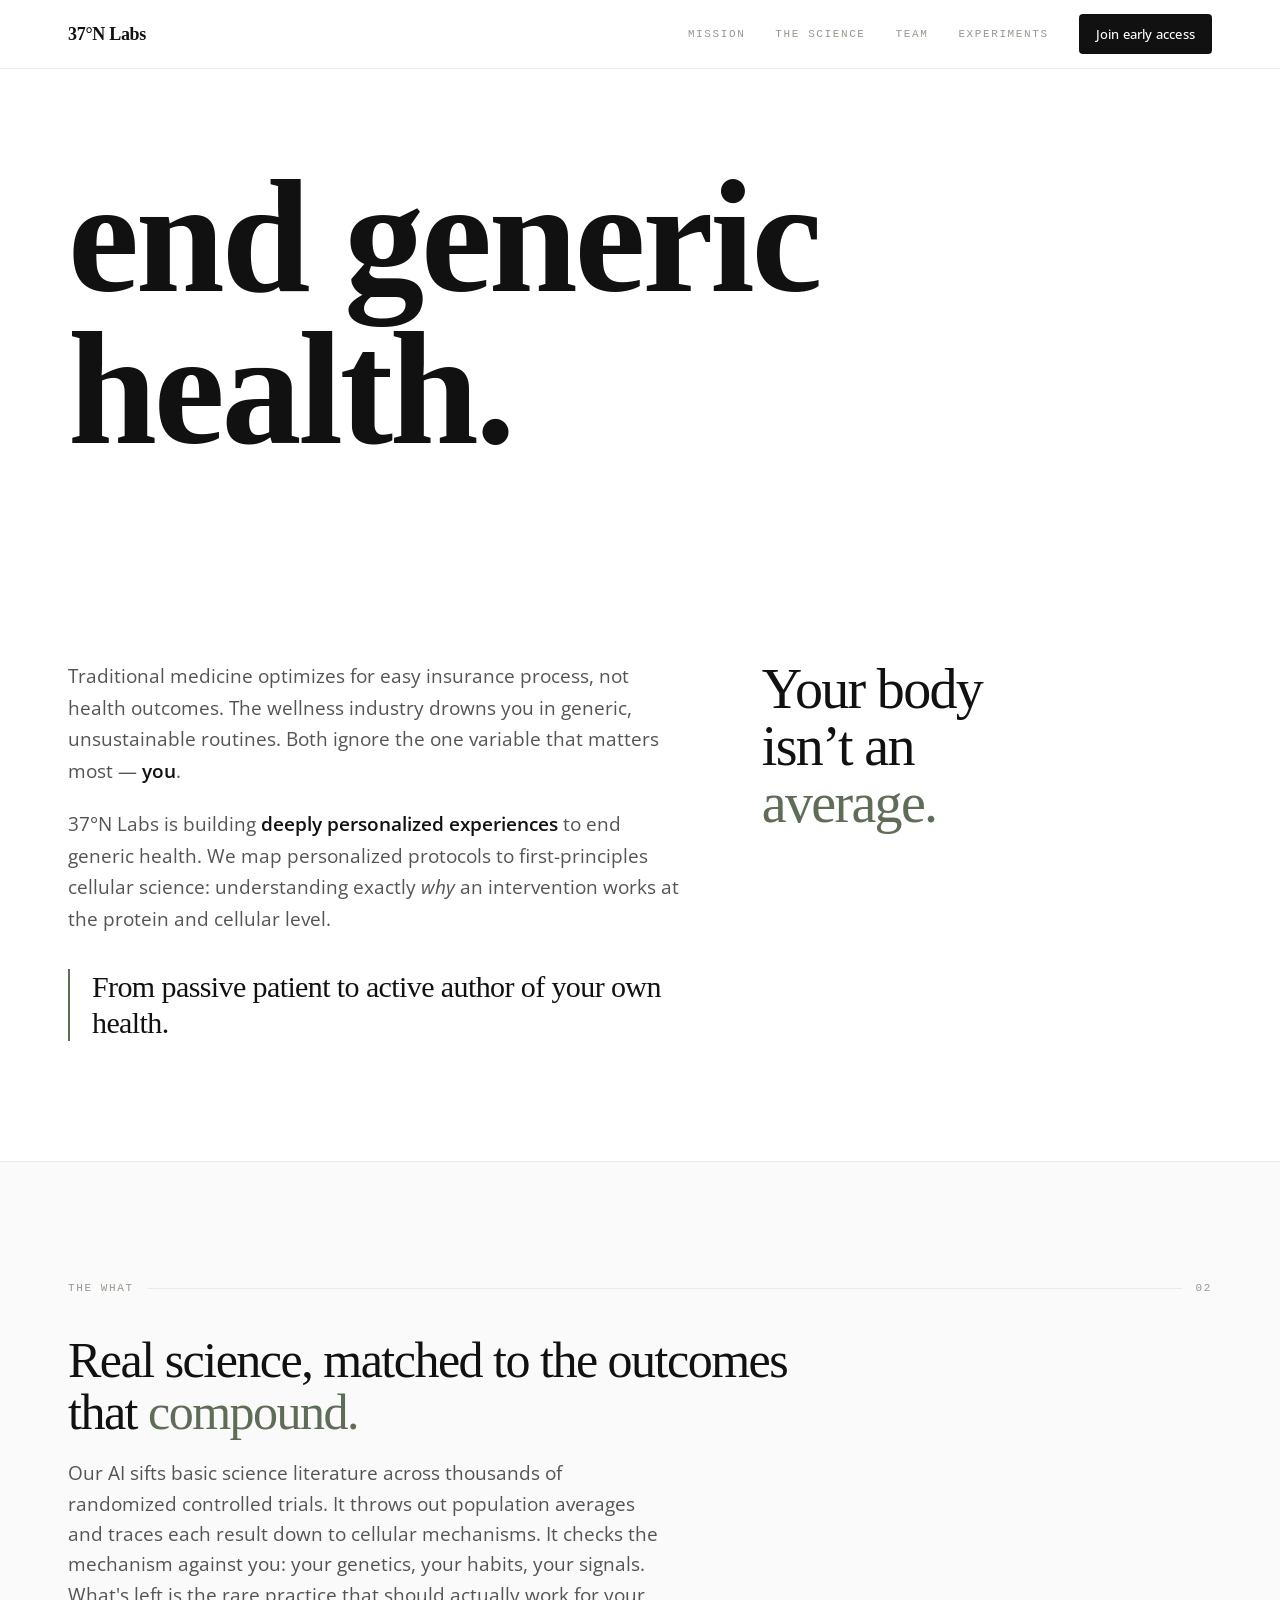
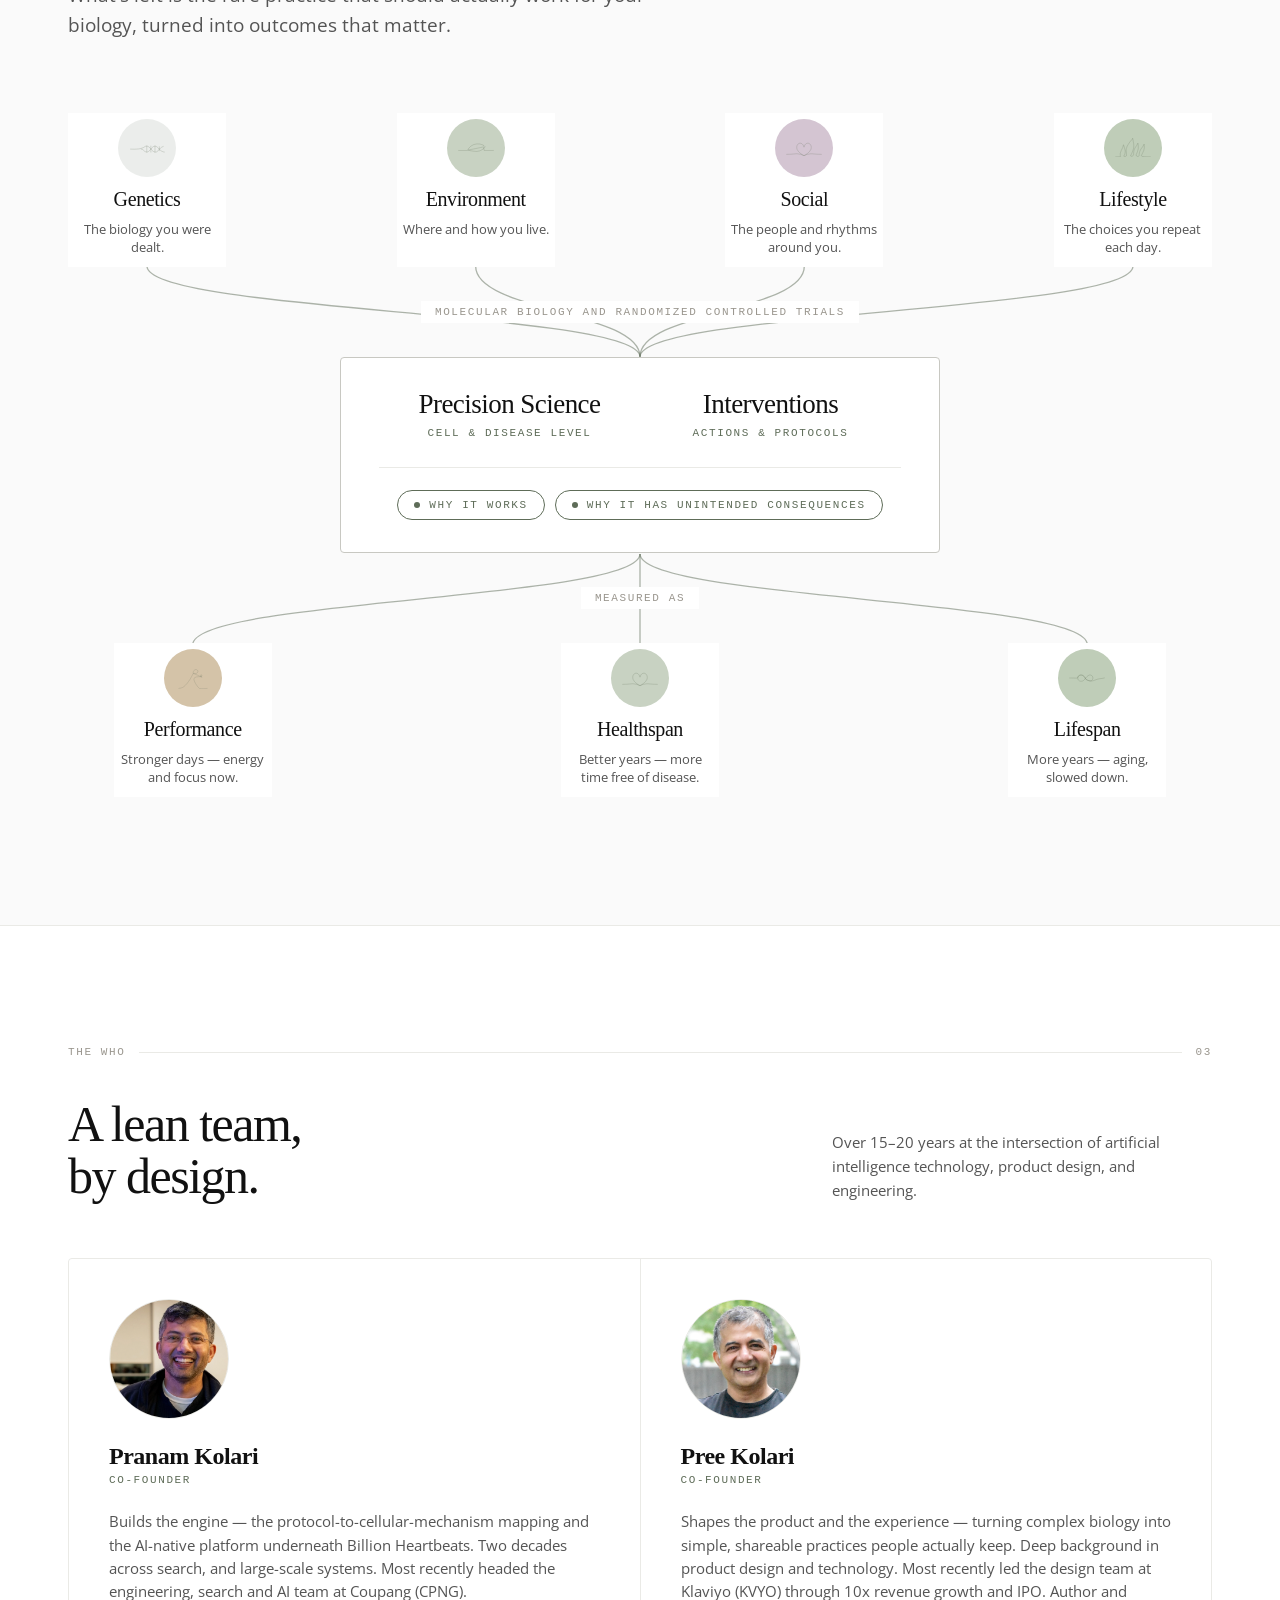
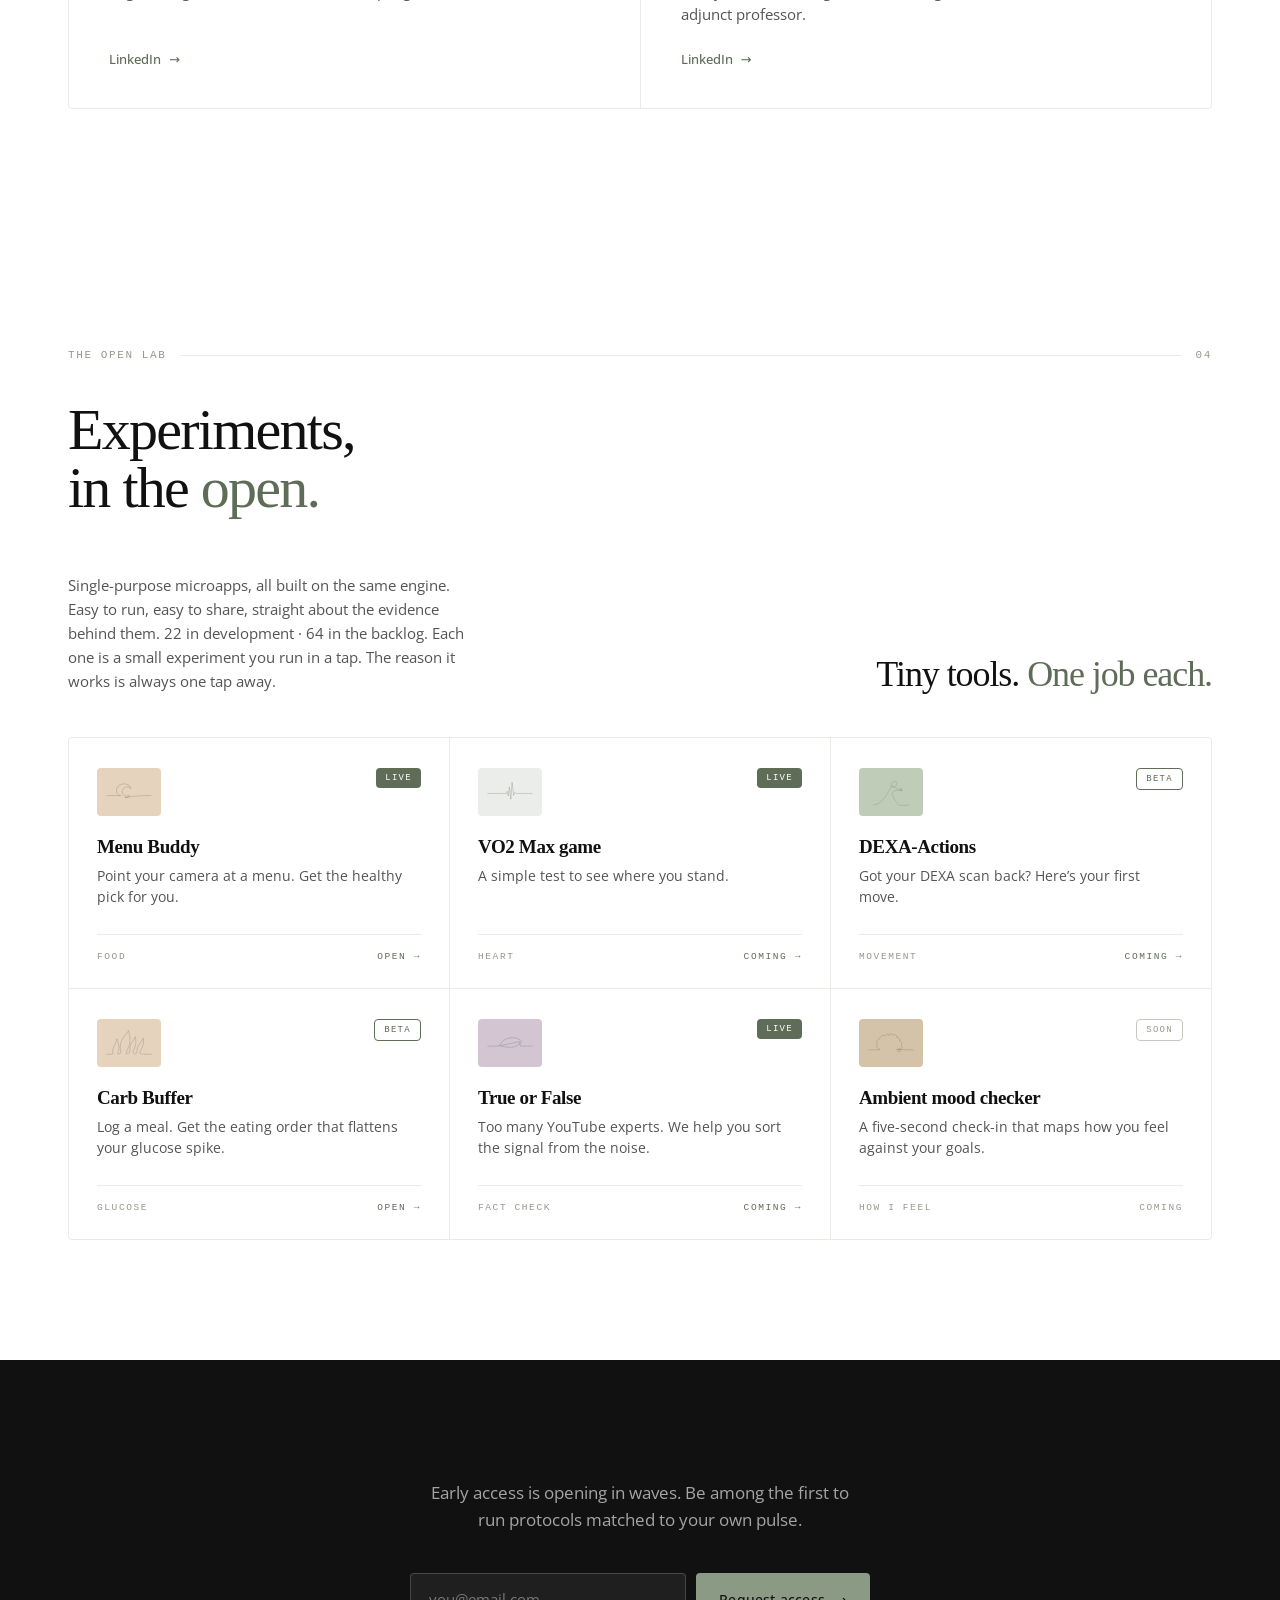
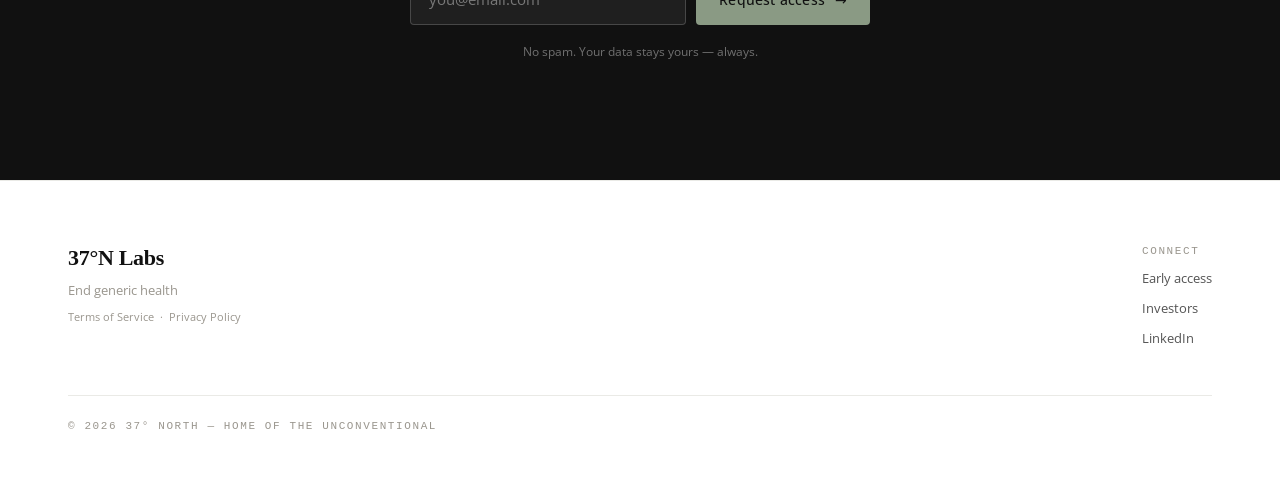
==== index.html @ f5096801 "Hero title: bolder weight (700), more line spacing, looser tracking" ====
<!DOCTYPE html>
<html lang="en">

<head>
  <!-- Google Analytics (GA4) -->
  <script async src="https://www.googletagmanager.com/gtag/js?id=G-0W3M46D023"></script>
  <script>
    window.dataLayer = window.dataLayer || [];
    function gtag() { dataLayer.push(arguments); }
    gtag('js', new Date());
    gtag('config', 'G-0W3M46D023');
  </script>

  <meta charset="UTF-8" />
  <meta name="viewport" content="width=device-width, initial-scale=1.0" />
  <title>37°N Labs — End generic health</title>
  <link rel="icon" type="image/x-icon" href="favicon.ico" />
  <link rel="icon" type="image/png" sizes="32x32" href="favicon-32x32.png" />
  <link rel="icon" type="image/png" sizes="192x192" href="favicon-192.png" />
  <link rel="apple-touch-icon" sizes="180x180" href="apple-touch-icon.png" />
  <link rel="preconnect" href="https://fonts.googleapis.com" />
  <link rel="preconnect" href="https://fonts.gstatic.com" crossorigin />
  <link
    href="https://fonts.googleapis.com/css2?family=Open+Sans:wght@300;400;500;600;700&display=swap"
    rel="stylesheet" />
  <link href="assets/colors_and_type.css" rel="stylesheet" />
  <link href="site.css" rel="stylesheet" />
  <style>
    /* ── Hero ───────────────────────────────────────────────── */
    .hero {
      padding: 92px 0 76px;
    }

    .hero-kicker {
      margin-bottom: 26px;
    }

    .hero h1 {
      font-family: var(--font-display);
      font-weight: 700;
      font-size: clamp(64px, 12.5vw, 168px);
      line-height: 0.95;
      letter-spacing: -0.02em;
      margin: 0;
      color: var(--ink);
    }

    .hero h1 .sage {
      color: var(--sage);
    }

    .hero-foot {
      display: flex;
      align-items: flex-end;
      justify-content: space-between;
      gap: 48px;
      margin-top: 60px;
    }

    .hero-lead {
      font-size: clamp(17px, 1.6vw, 20px);
      line-height: 1.55;
      color: var(--sub);
      max-width: 460px;
      margin: 0;
    }

    .hero-lead em {
      font-style: italic;
      color: var(--ink);
    }

    .hero-aside {
      display: flex;
      flex-direction: column;
      align-items: flex-end;
      gap: 22px;
      flex-shrink: 0;
    }

    .hero-pulse {
      width: 300px;
      height: 52px;
    }

    @media (max-width: 860px) {
      .hero-foot {
        flex-direction: column;
        align-items: flex-start;
        gap: 32px;
      }

      .hero-aside {
        align-items: flex-start;
      }
    }

    /* ── Interstitial dot-matrix heart band ─────────────────── */
    .band {
      display: flex;
      justify-content: center;
      padding: 8px 0 0;
    }

    .band canvas {
      width: 200px;
      height: 200px;
      display: block;
    }

    @media (max-width: 560px) {
      .band canvas {
        width: 160px;
        height: 160px;
      }
    }

    /* ── Mission ────────────────────────────────────────────── */
    .mission-grid {
      display: grid;
      grid-template-columns: 0.58fr 0.42fr;
      gap: 72px;
      align-items: start;
    }

    @media (max-width: 900px) {
      .mission-grid {
        grid-template-columns: 1fr;
        gap: 36px;
      }
    }

    .mission h2 {
      font-family: var(--font-display);
      font-weight: 500;
      font-size: clamp(34px, 4.4vw, 56px);
      line-height: 1.02;
      letter-spacing: -0.03em;
      margin: 0;
      color: var(--ink);
    }

    .mission h2 .sage {
      color: var(--sage);
    }

    .mission-body p {
      font-size: clamp(16px, 1.5vw, 19px);
      line-height: 1.66;
      color: var(--sub);
      margin: 0 0 22px;
    }

    .mission-body p strong {
      color: var(--ink);
      font-weight: 600;
    }

    .mission-body .pull {
      font-family: var(--font-display);
      font-weight: 500;
      font-size: clamp(22px, 2.6vw, 30px);
      line-height: 1.2;
      letter-spacing: -0.02em;
      color: var(--ink);
      border-left: 2px solid var(--sage);
      padding-left: 22px;
      margin: 34px 0 0;
    }

    /* ── The Science / diagram ──────────────────────────────── */
    .science {
      background: var(--surface-solid);
      border-top: 1px solid var(--line);
      border-bottom: 1px solid var(--line);
    }

    .science-head {
      max-width: 720px;
      margin-bottom: 64px;
    }

    .science-head h2 {
      font-family: var(--font-display);
      font-weight: 500;
      font-size: clamp(32px, 4vw, 50px);
      line-height: 1.04;
      letter-spacing: -0.03em;
      margin: 0 0 20px;
    }

    .science-head h2 .sage {
      color: var(--sage);
    }

    .science-head p {
      font-size: clamp(16px, 1.5vw, 19px);
      line-height: 1.6;
      color: var(--sub);
      margin: 0;
      max-width: 600px;
    }

    /* ── The Science / unified flow diagram ─────────────────── */
    .flow {
      position: relative;
      padding: 8px 0;
    }

    .flow-links {
      position: absolute;
      inset: 0;
      width: 100%;
      height: 100%;
      pointer-events: none;
      overflow: visible;
      z-index: 0;
    }

    .flow-links path {
      fill: none;
      stroke: var(--sage);
      stroke-width: 1.3;
      opacity: 0.5;
      stroke-dasharray: 1;
      stroke-dashoffset: 1;
      transition: stroke-dashoffset 1.2s cubic-bezier(.4, .5, .2, 1);
    }

    .flow.in .flow-links path {
      stroke-dashoffset: 0;
    }

    @media (max-width: 720px) {
      .flow-links {
        display: none;
      }
    }

    .flow-row {
      position: relative;
      z-index: 1;
      display: flex;
      justify-content: space-between;
      gap: 20px;
    }

    .flow-row.outcomes {
      padding: 0 4%;
    }

    @media (max-width: 720px) {
      .flow-row {
        flex-wrap: wrap;
        justify-content: center;
        gap: 30px 32px;
      }

      .flow-row.outcomes {
        padding: 0;
      }
    }

    .node {
      display: flex;
      flex-direction: column;
      align-items: center;
      text-align: center;
      gap: 12px;
      width: 158px;
      background: var(--bg);
      padding: 6px 6px 10px;
    }

    .node .n-glyph {
      width: 58px;
      height: 58px;
      border-radius: var(--r-full);
      display: flex;
      align-items: center;
      justify-content: center;
    }

    .node .n-glyph .line-art {
      width: 36px;
      height: 24px;
      color: var(--sage);
      opacity: 0.92;
    }

    .node .n-label {
      font-family: var(--font-display);
      font-weight: 500;
      font-size: 20px;
      letter-spacing: -0.02em;
      color: var(--ink);
      line-height: 1;
    }

    .node .n-sub {
      font-size: 12.5px;
      line-height: 1.45;
      color: var(--sub);
    }

    .t-gen {
      background: var(--sage-12);
    }

    .t-env {
      background: var(--domain-sleep);
    }

    .t-soc {
      background: var(--domain-gut);
    }

    .t-life {
      background: var(--domain-activity);
    }

    .t-perf {
      background: var(--sand);
    }

    .t-health {
      background: var(--domain-sleep);
    }

    .t-life2 {
      background: var(--domain-activity);
    }

    .flow-cap {
      position: relative;
      z-index: 1;
      display: flex;
      justify-content: center;
      padding: 34px 0;
    }

    .flow-cap .mono {
      background: var(--bg);
      padding: 5px 14px;
      color: var(--mute);
    }

    /* the lens — the single hub of the diagram */
    .lens {
      position: relative;
      z-index: 1;
      max-width: 600px;
      margin: 0 auto;
      border: 1px solid var(--line-strong);
      border-radius: var(--r);
      background: var(--bg);
      padding: 32px 38px;
    }

    @media (max-width: 560px) {
      .lens {
        padding: 26px 22px;
      }
    }

    .lens-chain {
      display: flex;
      align-items: center;
      gap: 0;
      flex-wrap: wrap;
    }

    .lens-node {
      flex: 1;
      min-width: 190px;
      text-align: center;
    }

    .lens-node .l-title {
      font-family: var(--font-display);
      font-weight: 500;
      font-size: clamp(21px, 2.4vw, 27px);
      letter-spacing: -0.02em;
      color: var(--ink);
      line-height: 1.05;
    }

    .lens-node .l-mono {
      margin-top: 9px;
      display: inline-block;
    }

    .lens-arrow {
      flex-shrink: 0;
      width: 48px;
      height: 1px;
      background: var(--sage);
      opacity: 0.6;
      position: relative;
      margin: 0 22px;
    }

    .lens-arrow::after {
      content: "";
      position: absolute;
      right: -1px;
      top: -4px;
      width: 8px;
      height: 8px;
      border-top: 1.4px solid var(--sage);
      border-right: 1.4px solid var(--sage);
      transform: rotate(45deg);
    }

    @media (max-width: 560px) {
      .lens-arrow {
        width: 100%;
        flex-basis: 100%;
        margin: 18px 0;
      }

      .lens-arrow::after {
        display: none;
      }
    }

    .lens-tags {
      display: flex;
      gap: 10px;
      flex-wrap: wrap;
      justify-content: center;
      margin-top: 26px;
      padding-top: 22px;
      border-top: 1px solid var(--line);
    }

    .etag {
      display: inline-flex;
      align-items: center;
      gap: 9px;
      border: 1px solid var(--sage);
      border-radius: var(--r-full);
      padding: 8px 16px;
    }

    .etag .dot {
      width: 6px;
      height: 6px;
      border-radius: var(--r-full);
      background: var(--sage);
      flex-shrink: 0;
    }

    .etag .mono {
      color: var(--sage);
    }

    /* ── Team ───────────────────────────────────────────────── */
    .team-head {
      display: flex;
      align-items: flex-end;
      justify-content: space-between;
      gap: 40px;
      margin-bottom: 56px;
      flex-wrap: wrap;
    }

    .team-head h2 {
      font-family: var(--font-display);
      font-weight: 500;
      font-size: clamp(32px, 4vw, 50px);
      line-height: 1.04;
      letter-spacing: -0.03em;
      margin: 0;
    }

    .team-head p {
      font-size: 15px;
      line-height: 1.6;
      color: var(--sub);
      max-width: 380px;
      margin: 0;
    }

    .team-grid {
      display: grid;
      grid-template-columns: 1fr 1fr;
      gap: 1px;
      background: var(--line);
      border: 1px solid var(--line);
      border-radius: var(--r);
      overflow: hidden;
    }

    @media (max-width: 760px) {
      .team-grid {
        grid-template-columns: 1fr;
      }
    }

    .member {
      background: var(--bg);
      padding: 40px;
      display: flex;
      flex-direction: column;
      gap: 24px;
    }

    .avatar {
      width: 120px;
      height: 120px;
      border-radius: var(--r-full);
      background: var(--sage-06);
      border: 1px solid var(--line);
      overflow: hidden;
      flex-shrink: 0;
    }

    .avatar img {
      width: 100%;
      height: 100%;
      object-fit: cover;
      display: block;
    }

    .member .m-name {
      font-family: var(--font-display);
      font-weight: 600;
      font-size: 24px;
      letter-spacing: -0.02em;
      color: var(--ink);
    }

    .member .m-role {
      margin-top: 4px;
    }

    .member .m-bio {
      font-size: 14.5px;
      line-height: 1.6;
      color: var(--sub);
      margin: 0;
    }

    .member .m-link {
      display: inline-flex;
      align-items: center;
      gap: 8px;
      color: var(--sage);
      font-size: 13px;
      font-weight: 500;
      margin-top: auto;
    }

    .member .m-link:hover {
      text-decoration: underline;
    }

    /* ── CTA / waitlist ─────────────────────────────────────── */
    .cta {
      background: var(--ink);
      color: #fff;
    }

    .cta .wrap {
      text-align: center;
    }

    .cta .mono {
      color: rgba(255, 255, 255, 0.5);
    }

    .cta h2 {
      font-family: var(--font-display);
      font-weight: 500;
      font-size: clamp(40px, 6vw, 76px);
      line-height: 0.96;
      letter-spacing: -0.03em;
      margin: 22px 0 16px;
      color: #fff;
    }

    .cta h2 .sage {
      color: var(--sage-mid);
    }

    .cta p {
      font-size: 17px;
      line-height: 1.55;
      color: rgba(255, 255, 255, 0.62);
      max-width: 440px;
      margin: 0 auto 40px;
    }

    .wl-form {
      display: flex;
      gap: 10px;
      max-width: 460px;
      margin: 0 auto;
    }

    .wl-form input {
      flex: 1;
      background: rgba(255, 255, 255, 0.06);
      border: 1px solid rgba(255, 255, 255, 0.18);
      border-radius: var(--r);
      color: #fff;
      font-family: var(--font-sans);
      font-size: 15px;
      padding: 15px 18px;
      outline: none;
      transition: border-color 0.18s;
    }

    .wl-form input::placeholder {
      color: rgba(255, 255, 255, 0.4);
    }

    .wl-form input:focus {
      border-color: var(--sage-mid);
    }

    .wl-form .btn-sage {
      background: var(--sage-mid);
      color: var(--ink);
    }

    .wl-note {
      font-size: 12px;
      color: rgba(255, 255, 255, 0.4);
      margin-top: 18px;
    }

    .wl-success {
      display: none;
      font-family: var(--font-display);
      font-weight: 500;
      font-size: 22px;
      color: #fff;
      padding: 16px 0;
    }

    .wl-success.show {
      display: block;
    }

    .wl-form.hide {
      display: none;
    }

    @media (max-width: 560px) {
      .wl-form {
        flex-direction: column;
      }
    }

    /* ══ EXPERIMENTS (merged) ═══════════════════════════════════ */
    .exp-head {
      max-width: 760px;
      margin-bottom: 56px;
    }

    .exp-head h2 {
      font-family: var(--font-display);
      font-weight: 500;
      font-size: clamp(32px, 4.6vw, 58px);
      line-height: 1.0;
      letter-spacing: -0.03em;
      margin: 0 0 22px;
      color: var(--ink);
    }

    .exp-head h2 .sage {
      color: var(--sage);
    }

    .exp-head p {
      font-size: clamp(16px, 1.5vw, 19px);
      line-height: 1.62;
      color: var(--sub);
      margin: 0;
      max-width: 600px;
    }

    .exp-head p em {
      font-style: italic;
      color: var(--ink);
    }

    /* loop */
    .loop {
      display: flex;
      align-items: stretch;
      gap: 0;
      flex-wrap: wrap;
    }

    .loop-step {
      display: flex;
      flex-direction: column;
      gap: 8px;
      padding: 4px 0;
    }

    .loop-step .n {
      font-family: var(--font-mono);
      font-size: 10px;
      letter-spacing: 1.4px;
      color: var(--sage);
      text-transform: uppercase;
    }

    .loop-step .t {
      font-family: var(--font-display);
      font-weight: 500;
      font-size: clamp(22px, 2.4vw, 30px);
      letter-spacing: -0.02em;
      color: var(--ink);
    }

    .loop-step .d {
      font-size: 13.5px;
      line-height: 1.5;
      color: var(--sub);
      max-width: 220px;
    }

    .loop-arrow {
      flex: 1;
      min-width: 40px;
      height: 1px;
      background: var(--line);
      position: relative;
      margin: 0 28px;
      align-self: center;
    }

    .loop-arrow::after {
      content: "";
      position: absolute;
      right: -1px;
      top: -3px;
      width: 7px;
      height: 7px;
      border-top: 1px solid var(--line-strong);
      border-right: 1px solid var(--line-strong);
      transform: rotate(45deg);
    }

    .loop-return {
      display: flex;
      align-items: center;
      gap: 12px;
      margin-top: 30px;
      color: var(--mute);
    }

    .loop-return .mono {
      color: var(--mute);
    }

    .loop-return .la {
      width: 120px;
      height: 18px;
      opacity: 0.5;
    }

    @media (max-width: 820px) {
      .loop-arrow {
        width: 100%;
        flex-basis: 100%;
        height: auto;
        margin: 14px 0;
      }

      .loop-arrow::after {
        display: none;
      }

      .loop {
        flex-direction: column;
        align-items: flex-start;
      }
    }

    /* microapp gallery */
    .gallery-head {
      display: flex;
      align-items: flex-end;
      justify-content: space-between;
      gap: 40px;
      margin-bottom: 44px;
      flex-wrap: wrap;
    }

    .gallery-head h3 {
      font-family: var(--font-display);
      font-weight: 500;
      font-size: clamp(24px, 3vw, 36px);
      line-height: 1.06;
      letter-spacing: -0.03em;
      margin: 0;
    }

    .gallery-head h3 .sage {
      color: var(--sage);
    }

    .gallery-head p {
      font-size: 15px;
      line-height: 1.6;
      color: var(--sub);
      max-width: 400px;
      margin: 0;
    }

    .app-grid {
      display: grid;
      grid-template-columns: repeat(3, 1fr);
      gap: 1px;
      background: var(--line);
      border: 1px solid var(--line);
      border-radius: var(--r);
      overflow: hidden;
    }

    @media (max-width: 920px) {
      .app-grid {
        grid-template-columns: repeat(2, 1fr);
      }
    }

    @media (max-width: 600px) {
      .app-grid {
        grid-template-columns: 1fr;
      }
    }

    .app {
      background: var(--bg);
      padding: 30px 28px 26px;
      display: flex;
      flex-direction: column;
      gap: 20px;
      min-height: 250px;
      transition: background 0.2s ease;
    }

    .app:hover {
      background: var(--sage-06);
    }

    .app-top {
      display: flex;
      align-items: flex-start;
      justify-content: space-between;
    }

    .app-glyph {
      width: 64px;
      height: 48px;
      border-radius: var(--r);
      display: flex;
      align-items: center;
      justify-content: center;
    }

    .app-glyph .line-art {
      width: 46px;
      height: 30px;
      color: var(--sage);
      opacity: 0.92;
    }

    .app-glyph.t-eat {
      background: var(--domain-nutrition);
    }

    .app-glyph.t-rest {
      background: var(--domain-sleep);
    }

    .app-glyph.t-move {
      background: var(--domain-activity);
    }

    .app-glyph.t-heart {
      background: var(--sage-12);
    }

    .app-glyph.t-mind {
      background: var(--sand);
    }

    .app-glyph.t-gut {
      background: var(--domain-gut);
    }

    .pill {
      font-family: var(--font-mono);
      font-size: 9px;
      letter-spacing: 1.3px;
      text-transform: uppercase;
      padding: 5px 9px;
      border-radius: var(--r);
      white-space: nowrap;
    }

    .pill.live {
      background: var(--sage);
      color: #fff;
    }

    .pill.beta {
      background: transparent;
      color: var(--sage);
      border: 1px solid var(--sage);
    }

    .pill.soon {
      background: transparent;
      color: var(--mute);
      border: 1px solid var(--line-strong);
    }

    .app-body {
      display: flex;
      flex-direction: column;
      gap: 8px;
    }

    .app-name {
      font-family: var(--font-display);
      font-weight: 600;
      font-size: 19px;
      letter-spacing: -0.02em;
      color: var(--ink);
    }

    .app-desc {
      font-size: 13.5px;
      line-height: 1.55;
      color: var(--sub);
      margin: 0;
    }

    .app-foot {
      margin-top: auto;
      padding-top: 16px;
      border-top: 1px solid var(--line);
      display: flex;
      align-items: center;
      justify-content: space-between;
    }

    .app-foot .mono {
      font-size: 9.5px;
    }

    /* research log */
    .log-head {
      max-width: 680px;
      margin-bottom: 12px;
    }

    .log-head h3 {
      font-family: var(--font-display);
      font-weight: 500;
      font-size: clamp(24px, 3vw, 36px);
      line-height: 1.06;
      letter-spacing: -0.03em;
      margin: 0 0 16px;
    }

    .log-head h3 .sage {
      color: var(--sage);
    }

    .log-head p {
      font-size: clamp(15px, 1.5vw, 18px);
      line-height: 1.6;
      color: var(--sub);
      margin: 0;
    }

    .log-table {
      margin-top: 40px;
      border-top: 1px solid var(--line-strong);
    }

    .log-colhead {
      display: grid;
      grid-template-columns: 132px 1fr 150px 96px;
      gap: 24px;
      padding: 14px 0;
      align-items: center;
    }

    .log-row {
      display: grid;
      grid-template-columns: 132px 1fr 150px 96px;
      gap: 24px;
      padding: 26px 0;
      align-items: center;
      border-top: 1px solid var(--line);
      transition: background 0.18s ease;
    }

    .log-row:hover {
      background: var(--sage-06);
    }

    .log-id {
      font-family: var(--font-mono);
      font-size: 11px;
      letter-spacing: 0.6px;
      color: var(--sage);
    }

    .log-main .l-title {
      font-family: var(--font-display);
      font-weight: 500;
      font-size: 18px;
      letter-spacing: -0.02em;
      color: var(--ink);
    }

    .log-main .l-mech {
      font-size: 13.5px;
      line-height: 1.5;
      color: var(--sub);
      margin: 5px 0 0;
      max-width: 460px;
    }

    .log-tier {
      display: flex;
      align-items: center;
      gap: 9px;
    }

    .tier-track {
      display: flex;
      gap: 3px;
    }

    .tier-seg {
      width: 16px;
      height: 4px;
      border-radius: 1px;
      background: var(--line-strong);
    }

    .tier-seg.on {
      background: var(--sage);
    }

    .log-tier .mono {
      font-size: 9px;
    }

    .log-effect {
      text-align: right;
    }

    .log-effect .e-val {
      font-family: var(--font-display);
      font-weight: 300;
      font-size: 26px;
      line-height: 1;
      color: var(--ink);
      white-space: nowrap;
    }

    .log-effect .e-n {
      font-family: var(--font-mono);
      font-size: 9px;
      letter-spacing: 1px;
      text-transform: uppercase;
      color: var(--mute);
      margin-top: 8px;
    }

    @media (max-width: 860px) {
      .log-colhead {
        display: none;
      }

      .log-row {
        grid-template-columns: 1fr auto;
        gap: 14px 18px;
      }

      .log-id {
        grid-column: 1 / -1;
      }

      .log-tier {
        grid-column: 1;
      }

      .log-effect {
        grid-column: 2;
        grid-row: 2;
      }

      .log-main {
        grid-column: 1 / -1;
        grid-row: 1;
      }
    }

    .exp-sub {
      display: flex;
      align-items: center;
      gap: 14px;
      margin: 96px 0 36px;
    }

    .exp-sub .mono {
      white-space: nowrap;
    }

    .exp-sub .rule {
      flex: 1;
      height: 1px;
      background: var(--line);
    }
  </style>
</head>

<body>

  <!-- ═══ NAV ═══ -->
  <nav class="nav">
    <div class="wrap nav-inner">
      <a href="index.html" class="brand">37&deg;N&nbsp;Labs</a>
      <div class="nav-links">
        <a href="#mission" class="mono nav-link-text">Mission</a>
        <a href="#science" class="mono nav-link-text">The Science</a>
        <a href="#team" class="mono nav-link-text">Team</a>
        <a href="#experiments" class="mono nav-link-text">Experiments</a>
        <a href="#join" class="btn btn-ink btn-sm">Join early access</a>
      </div>
    </div>
  </nav>

  <!-- ═══ HERO ═══ -->
  <header class="hero">
    <div class="wrap">
      <h1>end
        generic
        health.</h1>
    </div>
  </header>

  <!-- ═══ MISSION ═══ -->
  <section id="mission" class="mission section-pad">
    <div class="wrap">
      <div class="mission-grid">
        <div class="mission-body reveal">
          <p>Traditional medicine optimizes for easy insurance process, not health outcomes. The wellness industry drowns
            you in generic,
            unsustainable routines. Both ignore the one variable that matters most &mdash; <strong>you</strong>.</p>
          <p>37&deg;N Labs is building <strong>deeply personalized experiences</strong> to end generic health. We map personalized
            protocols to first-principles cellular science: understanding exactly <em>why</em> an intervention
            works at the protein and cellular level.</p>
          <p class="pull">From passive patient to active author of your own health.</p>
        </div>
        <h2 class="reveal">Your body<br />isn&rsquo;t an<br /><span class="sage">average.</span></h2>
      </div>
    </div>
  </section>

  <!-- ═══ THE SCIENCE / DIAGRAM ═══ -->
  <section id="science" class="science section-pad">
    <div class="wrap">
      <div class="sec-label reveal"><span class="mono">The What</span><span class="rule"></span><span
          class="mono">02</span></div>
      <div class="science-head reveal">
        <h2>Real science, matched to the outcomes that <span class="sage">compound.</span></h2>
        <p>Our AI sifts basic science literature across thousands of randomized controlled trials. It throws out
          population averages and traces each result down to cellular mechanisms. It checks the
          mechanism against you: your genetics, your habits, your signals. What's left is the rare practice that should
          actually work for your biology, turned into outcomes that matter.</p>
      </div>

      <div class="flow reveal" id="flow">
        <svg class="flow-links" id="flowLinks" preserveAspectRatio="none"></svg>

        <!-- Inputs -->
        <div class="flow-row inputs" id="inputsRow">
          <div class="node">
            <div class="n-glyph t-gen"><span class="line-art" data-art="dna"></span></div>
            <div class="n-label">Genetics</div>
            <div class="n-sub">The biology you were dealt.</div>
          </div>
          <div class="node">
            <div class="n-glyph t-env"><span class="line-art" data-art="leaf"></span></div>
            <div class="n-label">Environment</div>
            <div class="n-sub">Where and how you live.</div>
          </div>
          <div class="node">
            <div class="n-glyph t-soc"><span class="line-art" data-art="heart"></span></div>
            <div class="n-label">Social</div>
            <div class="n-sub">The people and rhythms around you.</div>
          </div>
          <div class="node">
            <div class="n-glyph t-life"><span class="line-art" data-art="metabolic"></span></div>
            <div class="n-label">Lifestyle</div>
            <div class="n-sub">The choices you repeat each day.</div>
          </div>
        </div>

        <div class="flow-cap"><span class="mono">Molecular Biology and Randomized Controlled Trials</span></div>

        <!-- The lens (hub) -->
        <div class="lens" id="lensNode">
          <div class="lens-chain">
            <div class="lens-node">
              <div class="l-title">Precision Science</div>
              <div class="l-mono mono sage">CELL &amp; DISEASE LEVEL</div>
            </div>
            <div class="lens-node">
              <div class="l-title">Interventions</div>
              <div class="l-mono mono sage">ACTIONS &amp; PROTOCOLS</div>
            </div>
          </div>
          <div class="lens-tags">
            <span class="etag"><span class="dot"></span><span class="mono">Why it works</span></span>
            <span class="etag"><span class="dot"></span><span class="mono">Why it has unintended
                consequences</span></span>
          </div>
        </div>

        <div class="flow-cap"><span class="mono">Measured as</span></div>

        <!-- Outcomes -->
        <div class="flow-row outcomes" id="outcomesRow">
          <div class="node">
            <div class="n-glyph t-perf"><span class="line-art" data-art="runner"></span></div>
            <div class="n-label">Performance</div>
            <div class="n-sub">Stronger days &mdash; energy and focus now.</div>
          </div>
          <div class="node">
            <div class="n-glyph t-health"><span class="line-art" data-art="heart"></span></div>
            <div class="n-label">Healthspan</div>
            <div class="n-sub">Better years &mdash; more time free of disease.</div>
          </div>
          <div class="node">
            <div class="n-glyph t-life2"><span class="line-art" data-art="longevity"></span></div>
            <div class="n-label">Lifespan</div>
            <div class="n-sub">More years &mdash; aging, slowed down.</div>
          </div>
        </div>
      </div>
    </div>
  </section>

  <!-- ═══ TEAM ═══ -->
  <section id="team" class="section-pad">
    <div class="wrap">
      <div class="sec-label reveal"><span class="mono">The Who</span><span class="rule"></span><span
          class="mono">03</span></div>
      <div class="team-head reveal">
        <h2>A lean team,<br />by design.</h2>
        <p>Over 15&ndash;20 years at the intersection of artificial intelligence technology, product design, and
          engineering.</p>
      </div>
      <div class="team-grid reveal">
        <div class="member">
          <div class="avatar"><img src="assets/team/pranam.jpg" alt="Pranam Kolari" /></div>
          <div>
            <div class="m-name">Pranam Kolari</div>
            <div class="m-role mono sage">Co-founder</div>
          </div>
          <p class="m-bio">Builds the engine — the protocol-to-cellular-mechanism mapping and the AI-native platform
            underneath Billion Heartbeats. Two decades across search, and large-scale systems.
            Most recently headed the engineering, search and AI team at Coupang (CPNG).</p>
          <a class="m-link" href="https://www.linkedin.com/in/pranamkolari/" target="_blank"
            rel="noopener">LinkedIn<span class="arr">&rarr;</span></a>
        </div>
        <div class="member">
          <div class="avatar"><img src="assets/team/pree-v2.jpg" alt="Pree Kolari" /></div>
          <div>
            <div class="m-name">Pree Kolari</div>
            <div class="m-role mono sage">Co-founder</div>
          </div>
          <p class="m-bio">Shapes the product and the experience — turning complex biology into simple, shareable
            practices people actually keep. Deep background in product design and technology.
            Most recently led the design team at Klaviyo (KVYO) through 10x revenue growth and IPO. Author and adjunct
            professor.</p>
          <a class="m-link" href="https://www.linkedin.com/in/kolari/" target="_blank" rel="noopener">LinkedIn<span
              class="arr">&rarr;</span></a>
        </div>
      </div>
    </div>
  </section>

  <!-- ═══ EXPERIMENTS ═══ -->
  <section id="experiments" class="section-pad">
    <div class="wrap">
      <div class="sec-label reveal"><span class="mono">The Open Lab</span><span class="rule"></span><span
          class="mono">04</span></div>
      <div class="exp-head reveal">
        <h2>Experiments,<br />in the <span class="sage">open.</span></h2>
      </div>
      <!-- microapp gallery -->
      <div class="gallery-head reveal">
        <p>Single-purpose microapps, all built on the same engine. Easy to run, easy to share, straight about the
          evidence behind them. <span class="sage">22 in development &middot; 64 in the backlog.</span> Each one is a small experiment
          you run in a tap. The reason it works is always one tap away.</p>
        <h3>Tiny tools. <span class="sage">One job each.</span></h3>
      </div>
      <div class="app-grid reveal">
        <div class="app">
          <div class="app-top">
            <div class="app-glyph t-eat"><span class="line-art" data-art="moon"></span></div>
            <span class="pill live">Live</span>
          </div>
          <div class="app-body">
            <div class="app-name">Menu Buddy</div>
            <p class="app-desc">Point your camera at a menu. Get the healthy pick for you.</p>
          </div>
          <div class="app-foot"><span class="mono">FOOD</span><span class="mono sage">Open &rarr;</span></div>
        </div>
        <div class="app">
          <div class="app-top">
            <div class="app-glyph t-heart"><span class="line-art" data-art="pulse"></span></div>
            <span class="pill live">Live</span>
          </div>
          <div class="app-body">
            <div class="app-name">VO2 Max game</div>
            <p class="app-desc">A simple test to see where you stand.</p>
          </div>
          <div class="app-foot"><span class="mono">HEART</span><span class="mono sage">Coming &rarr;</span></div>
        </div>
        <div class="app">
          <div class="app-top">
            <div class="app-glyph t-move"><span class="line-art" data-art="runner"></span></div>
            <span class="pill beta">Beta</span>
          </div>
          <div class="app-body">
            <div class="app-name">DEXA-Actions</div>
            <p class="app-desc">Got your DEXA scan back? Here&rsquo;s your first move.</p>
          </div>
          <div class="app-foot"><span class="mono">MOVEMENT</span><span class="mono sage">Coming &rarr;</span></div>
        </div>
        <div class="app">
          <div class="app-top">
            <div class="app-glyph t-eat"><span class="line-art" data-art="metabolic"></span></div>
            <span class="pill beta">Beta</span>
          </div>
          <div class="app-body">
            <div class="app-name">Carb Buffer</div>
            <p class="app-desc">Log a meal. Get the eating order that flattens your glucose spike.</p>
          </div>
          <div class="app-foot"><span class="mono">GLUCOSE</span><span class="mono sage">Open &rarr;</span></div>
        </div>
        <div class="app">
          <div class="app-top">
            <div class="app-glyph t-gut"><span class="line-art" data-art="leaf"></span></div>
            <span class="pill live">Live</span>
          </div>
          <div class="app-body">
            <div class="app-name">True or False</div>
            <p class="app-desc">Too many YouTube experts. We help you sort the signal from the noise.</p>
          </div>
          <div class="app-foot"><span class="mono">FACT CHECK</span><span class="mono sage">Coming &rarr;</span></div>
        </div>
        <div class="app">
          <div class="app-top">
            <div class="app-glyph t-mind"><span class="line-art" data-art="neuro"></span></div>
            <span class="pill soon">Soon</span>
          </div>
          <div class="app-body">
            <div class="app-name">Ambient mood checker</div>
            <p class="app-desc">A five-second check-in that maps how you feel against your goals.</p>
          </div>
          <div class="app-foot"><span class="mono">HOW I FEEL</span><span class="mono">Coming</span></div>
        </div>
      </div>
    </div>
  </section>

  <!-- ═══ CTA / WAITLIST ═══ -->
  <section id="join" class="cta section-pad">
    <div class="wrap">
      <div class="mono">
      </div>
<!--      <h2>billion heartbeats.</h2> -->
      <p>Early access is opening in waves. Be among the first to run protocols matched to your own pulse.</p>
      <form class="wl-form" id="wlForm" novalidate>
        <input type="email" id="wlEmail" placeholder="you@email.com" autocomplete="email" aria-label="Email address" />
        <button type="submit" class="btn btn-sage">Request access<span class="arr">&rarr;</span></button>
      </form>
      <div class="wl-success" id="wlSuccess">You&rsquo;re on the list. We&rsquo;ll be in touch.</div>
      <div class="wl-note" id="wlNote">No spam. Your data stays yours &mdash; always.</div>
    </div>
  </section>

  <!-- ═══ FOOTER ═══ -->
  <footer class="footer">
    <div class="wrap">
      <div class="footer-grid">
        <div>
          <div class="brand">37&deg;N&nbsp;Labs</div>
          <div class="footer-tag">End generic health</div>
          <div class="footer-legal">
            <a href="terms-of-service.html">Terms of Service</a>
            <span class="footer-legal-sep">·</span>
            <a href="privacy-policy.html">Privacy Policy</a>
          </div>
        </div>
        <div class="footer-cols">
          <div class="footer-col">
            <span class="mono">Connect</span>
            <a href="#join">Early access</a>
            <a href="mailto:pree@37degreesN.com">Investors</a>
            <a href="https://www.linkedin.com/company/37degreesn/" target="_blank" rel="noopener">LinkedIn</a>
          </div>
        </div>
      </div>
      <div class="footer-base">
        <span class="mono">&copy; 2026 37&deg; North &mdash; home of the unconventional</span>
      </div>
    </div>
  </footer>

  <!-- line-art source (cloned by JS into [data-art] slots) -->
  <template id="__bundler_thumbnail" data-bg-color="#F7F6F2">
    <svg viewBox="0 0 1200 800" xmlns="http://www.w3.org/2000/svg">
      <rect width="1200" height="800" fill="#F7F6F2" />
      <path
        d="M 120,420 C 260,410 360,430 460,420 L 520,420 L 548,330 L 588,560 L 632,180 L 690,620 L 740,90 L 798,470 L 846,400 L 900,420 C 1000,410 1080,430 1080,420"
        fill="none" stroke="#5E6C58" stroke-width="9" stroke-linecap="round" stroke-linejoin="round" opacity="0.85" />
      <text x="600" y="640" text-anchor="middle" font-family="Outfit, sans-serif" font-size="58" font-weight="500"
        letter-spacing="-2" fill="#111111">end generic health.</text>
    </svg>
  </template>

  <!-- line-art source (cloned by JS into [data-art] slots) -->
  <div id="art-defs" hidden>
    <template data-name="pulse"><svg viewBox="0 0 220 110" preserveAspectRatio="xMidYMid meet">
        <path
          d="M 4,62 C 22,60 40,64 56,62 C 66,62 76,62 84,62 L 92,62 L 96,52 L 102,74 L 107,30 L 114,90 L 120,8 L 127,72 L 133,56 L 140,62 C 152,60 166,64 180,62 C 194,60 208,64 216,62" />
      </svg></template>
    <template data-name="heart"><svg viewBox="0 0 220 110" preserveAspectRatio="xMidYMid meet">
        <path
          d="M 4,94 C 22,94 44,92 66,90 L 92,94 L 110,102 C 124,94 144,82 152,64 C 160,44 148,22 128,26 C 118,30 112,40 110,50 C 108,40 102,30 92,26 C 72,22 60,44 68,64 C 76,82 96,94 110,102 L 128,94 L 154,90 C 176,92 198,94 216,94" />
      </svg></template>
    <template data-name="runner"><svg viewBox="0 0 220 180" preserveAspectRatio="xMidYMid meet">
        <path
          d="M 4,168 C 20,166 32,162 40,156 C 56,144 72,124 88,100 C 96,86 104,70 112,56 C 108,38 124,22 138,28 C 152,34 148,56 130,56 C 120,56 112,54 112,56 C 126,60 146,70 164,78 C 176,82 182,70 172,66 C 164,64 166,82 176,84 C 184,84 170,80 158,80 C 144,80 126,82 118,92 C 114,104 122,118 130,132 C 138,146 148,160 158,168 C 176,172 198,170 216,168" />
      </svg></template>
    <template data-name="longevity"><svg viewBox="0 0 220 80" preserveAspectRatio="xMidYMid meet">
        <path
          d="M4,40c18,0,32.01.75,48.01.75,0-20,25.99-24.75,37.99-12.75,10,8,7.96,19.63,20,24,16.87,6.13,25.33,9.57,33.33-2.43,8-14-3.33-31.57-19.33-27.57-12,4-18,14-24,22-8,8-14,18-28,16-18-2-24-20-12-32,14-14,36,0,40,16,12,14,34,18,50,12,33.18-15.16,44-10,66-16" />
      </svg></template>
    <template data-name="dna"><svg viewBox="0 0 220 110" preserveAspectRatio="xMidYMid meet">
        <path
          d="M9.61,61.73c84.62,4.62,79.85-18.46,98.98-18.46s30.99,34.89,50.03,36.79c22.93,2.29,20.23-24.47,50.79-34.72" />
        <path d="M75.33,61.66c17.66,0,14.13,18.39,33.26,18.39s30.9-36.79,50.03-36.79,30.9,36.79,57.38,36.79" />
        <line x1="108.59" y1="43.26" x2="108.59" y2="80.05" />
        <line x1="133.6" y1="43.26" x2="133.6" y2="80.05" />
        <line x1="158.62" y1="43.26" x2="158.62" y2="80.05" />
        <line x1="185.32" y1="46.93" x2="185.32" y2="71.31" />
      </svg></template>
    <template data-name="metabolic"><svg viewBox="0 0 220 140" preserveAspectRatio="xMidYMid meet">
        <path
          d="M 4,124 C 16,124 26,124 34,122 C 30,112 32,98 38,86 C 44,74 50,62 52,50 C 56,62 60,74 62,86 C 64,98 60,108 56,116 C 52,120 54,122 60,122 C 66,122 70,120 70,116 C 72,108 68,96 68,84 C 68,68 78,52 86,40 C 94,28 104,20 108,10 C 110,20 112,32 114,44 C 116,58 114,72 110,84 C 106,96 100,108 96,116 C 94,122 100,122 106,120 C 112,118 114,112 114,104 C 114,92 116,80 122,70 C 128,60 136,52 140,40 C 142,52 144,64 142,76 C 140,88 134,100 130,110 C 128,116 132,122 140,122 C 146,122 148,116 148,108 C 148,96 154,82 162,72 C 168,64 174,56 178,46 C 180,58 180,72 176,84 C 172,96 166,106 162,114 C 160,118 164,122 170,122 C 180,124 200,124 216,124" />
      </svg></template>
    <template data-name="moon"><svg viewBox="0 0 220 110" preserveAspectRatio="xMidYMid meet">
        <path
          d="M 4,72 L 70,72 C 60,72 50,62 50,48 C 50,30 66,16 86,16 C 104,16 116,26 120,38 C 110,28 96,28 86,36 C 76,44 74,60 84,70 C 92,76 104,76 112,70 C 112,76 102,84 90,82 C 120,78 140,72 216,72" />
      </svg></template>
    <template data-name="leaf"><svg viewBox="0 0 220 90" preserveAspectRatio="xMidYMid meet">
        <path
          d="M 4,60 L 58,60 C 66,40 88,22 114,20 C 140,18 160,28 166,38 C 158,50 140,64 116,66 C 96,66 76,62 62,58 C 88,52 124,46 156,38 L 160,60 L 216,60" />
      </svg></template>
    <template data-name="neuro"><svg viewBox="0 0 220 130" preserveAspectRatio="xMidYMid meet">
        <path
          d="M 4,98 C 24,98 44,98 58,96 C 46,92 38,80 44,68 C 38,60 44,46 56,44 C 58,32 72,24 84,30 C 88,22 98,22 102,30 C 100,18 114,16 118,28 C 124,20 138,26 138,38 C 148,36 156,46 150,56 C 160,56 166,68 158,76 C 166,80 166,92 156,96 C 150,98 146,92 148,88 C 152,96 156,104 152,108 C 146,108 138,102 136,96 C 156,96 196,98 216,98" />
      </svg></template>
  </div>

  <script>
    // ── Inject line-art SVGs into [data-art] slots ──────────────
    (function () {
      const defs = {};
      document.querySelectorAll('#art-defs template').forEach(t => { defs[t.dataset.name] = t.innerHTML; });
      document.querySelectorAll('[data-art]').forEach(el => {
        const svg = defs[el.getAttribute('data-art')];
        if (svg) el.innerHTML = svg;
      });
    })();

    // ── Reveal on scroll ───────────────────────────────────────
    (function () {
      const io = new IntersectionObserver((entries) => {
        entries.forEach(e => { if (e.isIntersecting) { e.target.classList.add('in'); io.unobserve(e.target); } });
      }, { threshold: 0.16 });
      document.querySelectorAll('.reveal').forEach(el => io.observe(el));
    })();

    // ── Unified flow diagram connectors (inputs → lens → outcomes) ──
    (function () {
      const flow = document.getElementById('flow');
      const svg = document.getElementById('flowLinks');
      const lens = document.getElementById('lensNode');
      if (!flow || !svg || !lens) return;
      const ins = [...document.querySelectorAll('#inputsRow .node')];
      const outs = [...document.querySelectorAll('#outcomesRow .node')];

      function pt(el, edge) {
        const b = el.getBoundingClientRect();
        const f = flow.getBoundingClientRect();
        return {
          x: b.left + b.width / 2 - f.left,
          y: (edge === 'top' ? b.top : b.bottom) - f.top
        };
      }
      function curve(a, b) {
        const my = (a.y + b.y) / 2;
        return `M ${a.x} ${a.y} C ${a.x} ${my}, ${b.x} ${my}, ${b.x} ${b.y}`;
      }
      function draw() {
        const f = flow.getBoundingClientRect();
        svg.setAttribute('viewBox', `0 0 ${f.width} ${f.height}`);
        const top = pt(lens, 'top');
        const bot = pt(lens, 'bottom');
        let html = '';
        ins.forEach(n => { html += `<path d="${curve(pt(n, 'bottom'), top)}" pathLength="1"/>`; });
        outs.forEach(n => { html += `<path d="${curve(bot, pt(n, 'top'))}" pathLength="1"/>`; });
        svg.innerHTML = html;
      }

      const io = new IntersectionObserver((entries) => {
        entries.forEach(e => { if (e.isIntersecting) { draw(); flow.classList.add('in'); } });
      }, { threshold: 0.25 });
      io.observe(flow);

      let rt;
      window.addEventListener('resize', () => { clearTimeout(rt); rt = setTimeout(draw, 120); });
      window.addEventListener('load', draw);
      setTimeout(draw, 400);
    })();

    // ── Waitlist form ──────────────────────────────────────────
    (function () {
      const SHEET_URL = 'https://script.google.com/macros/s/AKfycbwa-GRGZWaFRFLFzaaKTqA2vpnOOLBJpWpbgK4tBJ9Pb9qBbzLNPeExtx9RPNPVVvim/exec';

      const form = document.getElementById('wlForm');
      const email = document.getElementById('wlEmail');
      const success = document.getElementById('wlSuccess');
      const note = document.getElementById('wlNote');
      const btn = form ? form.querySelector('button') : null;
      if (!form) return;

      form.addEventListener('submit', async (e) => {
        e.preventDefault();
        const val = email.value.trim();
        const ok = /^[^@\s]+@[^@\s]+\.[^@\s]+$/.test(val);
        if (!ok) { email.style.borderColor = '#FF9E00'; email.focus(); return; }

        // loading state
        btn.disabled = true;
        btn.textContent = 'Sending…';

        try {
          await fetch(SHEET_URL, {
            method: 'POST',
            mode: 'no-cors',
            headers: { 'Content-Type': 'application/json' },
            body: JSON.stringify({ email: val, timestamp: new Date().toISOString() })
          });
          form.classList.add('hide');
          success.classList.add('show');
          note.textContent = 'Welcome to Billion Heartbeats.';
        } catch (err) {
          btn.disabled = false;
          btn.innerHTML = 'Request access<span class="arr">&rarr;</span>';
          note.textContent = 'Something went wrong — please try again.';
          note.style.color = '#FF9E00';
        }
      });
      email.addEventListener('input', () => { email.style.borderColor = ''; });
    })();

    // ── Dot-matrix heart (ported from DotMatrixHeart.dart) ──────
    (function () {
      const canvas = document.getElementById('heartMatrix');
      if (!canvas) return;
      const ctx = canvas.getContext('2d');
      const N = 17;                 // grid resolution
      const BREATH = 3000;          // ms per breathing cycle
      const SAGE = getComputedStyle(document.documentElement).getPropertyValue('--sage').trim() || '#5E6C58';

      // sage hex → rgb
      const hex = SAGE.replace('#', '');
      const R = parseInt(hex.substring(0, 2), 16);
      const G = parseInt(hex.substring(2, 4), 16);
      const B = parseInt(hex.substring(4, 6), 16);

      // crisp on hi-dpi
      const dpr = Math.min(window.devicePixelRatio || 1, 2);
      const CSS = 400;
      canvas.width = CSS * dpr; canvas.height = CSS * dpr;
      ctx.scale(dpr, dpr);

      // heart SDF: negative inside, positive outside
      function heartSDF(px, py) {
        const x = px, y = -py + 0.3;
        const x2 = x * x, y2 = y * y;
        const a = x2 + y2 - 1.0;
        return (a * a * a - x2 * y * y2) / 0.1;
      }

      const cellW = CSS / N, cellH = CSS / N;
      const dotR = Math.min(cellW, cellH) * 0.28;
      const cx = N / 2, cy = N / 2;
      const maxDist = Math.sqrt(cx * cx + cy * cy);
      const TAU = Math.PI * 2;
      const reduced = window.matchMedia('(prefers-reduced-motion: reduce)').matches;

      let start = null, raf = null;
      function frame(t) {
        if (start === null) start = t;
        const phase = reduced ? 0.25 : ((t - start) % BREATH) / BREATH;
        ctx.clearRect(0, 0, CSS, CSS);

        for (let row = 0; row < N; row++) {
          for (let col = 0; col < N; col++) {
            const nx = (col / (N - 1)) * 2.2 - 1.1;
            const ny = (row / (N - 1)) * 2.2 - 1.1;
            const sdf = heartSDF(nx, ny);

            let base;
            if (sdf < -0.15) base = 0.85;
            else if (sdf < 0.0) base = 0.35 + 0.50 * (-sdf / 0.15);
            else if (sdf < 0.15) base = 0.15 * (1.0 - sdf / 0.15);
            else continue;

            const d = Math.sqrt((col - cx) ** 2 + (row - cy) ** 2) / maxDist;
            const wavePhase = phase * TAU - d * Math.PI * 1.5;
            const wave = 0.5 + 0.5 * Math.sin(wavePhase);
            const opacity = Math.min(1, Math.max(0, base * (0.55 + 0.45 * wave)));
            const scale = 0.7 + 0.3 * wave;

            ctx.beginPath();
            ctx.fillStyle = `rgba(${R},${G},${B},${opacity})`;
            ctx.arc(col * cellW + cellW / 2, row * cellH + cellH / 2, dotR * scale, 0, TAU);
            ctx.fill();
          }
        }
        if (!reduced) raf = requestAnimationFrame(frame);
      }

      // only animate while in view
      const io = new IntersectionObserver((entries) => {
        entries.forEach(e => {
          if (e.isIntersecting) { if (!raf) raf = requestAnimationFrame(frame); }
          else if (raf) { cancelAnimationFrame(raf); raf = null; start = null; }
        });
      }, { threshold: 0.05 });
      io.observe(canvas);
    })();
  </script>
</body>

</html>
---- assets/colors_and_type.css ----
/* ═══════════════════════════════════════════════════════════════════════
   LIVE YOUR BEATS — Design System Foundations
   "Clinical Evolution" aesthetic
   Source of truth: lib/core/theme/design_tokens.dart + app_theme.dart
   ───────────────────────────────────────────────────────────────────────
   Load fonts before this file:
   <link href="https://fonts.googleapis.com/css2?family=Fraunces:opsz,wght@9..144,300;9..144,400;9..144,500;9..144,600;9..144,700;9..144,800&family=Open+Sans:wght@300;400;500;600;700&display=swap" rel="stylesheet">
   ═══════════════════════════════════════════════════════════════════════ */

:root {
  /* ── Type families ───────────────────────────────────────────────── */
  --font-display: Georgia, "Times New Roman", Times, ui-serif, serif;       /* headers, numbers */
  --font-sans:    "Open Sans", ui-sans-serif, system-ui, sans-serif;       /* body */
  --font-mono:    ui-monospace, "SF Mono", Menlo, monospace;               /* metadata caps labels */

  /* ── Core palette ────────────────────────────────────────────────── */
  --bg:           #FFFFFF;  /* canvas — always white, no cards */
  --surface:      #FFFFFF;
  --surface-solid:#FAFAFA;  /* near-white wells */

  --ink:          #111111;  /* primary text */
  --sub:          #545454;  /* body / secondary text */
  --mute:         #9A968E;  /* metadata labels, disabled (warm grey) */
  --faded:        #BBB9B4;  /* quaternary, captions */

  --line:         #EAEAE6;  /* 1px hairline dividers + borders */
  --line-strong:  #C8C8C2;  /* stronger hairline */

  /* ── Accent — Sage ───────────────────────────────────────────────── */
  --sage:         #5E6C58;  /* PRIMARY accent — links, active, progress */
  --sage-mid:     #8A9A84;  /* secondary accent */
  --sage-12:      rgba(94, 108, 88, 0.12); /* muted fill */
  --sage-06:      rgba(94, 108, 88, 0.06); /* faint wash / selection */

  /* ── Domain tints — blob fills & data fills ──────────────────────── */
  --domain-sleep:    #C8D2C2;  /* sage-soft */
  --domain-activity: #BFCDB8;  /* sage-mid tint */
  --domain-nutrition:#E6D3BE;  /* sand — glucose / eating */
  --domain-gut:      #D4C5D2;  /* mauve — gut / microbiome */
  --sand:            #D4C3A8;  /* warm sand alt */

  /* ── Semantic — note: destructive is NEVER filled red ────────────── */
  --success:      #5E6C58;  /* sage */
  --destructive:  #5E6C58;  /* sage outline, never red fill */
  --warning:      #FF9E00;  /* amber — used sparingly */

  /* ── Radii — max 4px (circles only for blobs/avatars) ────────────── */
  --r-hairline: 2px;
  --r:          4px;   /* the card / button radius. NEVER exceed for rects */
  --r-full:     999px; /* blobs, avatars, pills only */

  /* ── Spacing scale (px) ──────────────────────────────────────────── */
  --sp-xxs: 2px;
  --sp-xs:  4px;
  --sp-sm:  8px;
  --sp-md:  12px;
  --sp-lg:  16px;
  --sp-xl:  20px;
  --sp-2xl: 24px;
  --sp-3xl: 32px;

  /* ── Tracking ────────────────────────────────────────────────────── */
  --track-display: -0.4px;  /* tight on display */
  --track-mono:    1.2px;   /* loose on mono caps */

  /* ── Elevation — FLAT. Shadows are intentionally absent. ──────────── */
  --shadow: none;
  --scrim:  rgba(0, 0, 0, 0.40);

  /* ── Glass blur levels (used on overlays / FAB sheets) ───────────── */
  --blur-subtle:   14px;
  --blur-standard: 20px;
  --blur-elevated: 24px;
  --blur-hero:     32px;
}

/* ═══════════════════════════════════════════════════════════════════════
   SEMANTIC TYPE STYLES
   Display → Outfit 500.  Body → Inter 400.  Metadata → mono caps.
   ═══════════════════════════════════════════════════════════════════════ */

.lyb-page-title {        /* screen header — "Health Timeline" */
  font-family: var(--font-display);
  font-size: 28px;
  font-weight: 800;
  letter-spacing: -0.2px;
  color: var(--ink);
  line-height: 1.1;
}

.lyb-hero {              /* hero statement — "Five practices match your rhythm" */
  font-family: var(--font-display);
  font-size: 26px;
  font-weight: 500;
  letter-spacing: -0.6px;
  line-height: 1.2;
  color: var(--ink);
}

.lyb-h1 {                /* headlineLarge */
  font-family: var(--font-display);
  font-size: 26px;
  font-weight: 500;
  letter-spacing: -0.6px;
  line-height: 1.2;
  color: var(--ink);
}

.lyb-h2 {                /* headlineMedium / card title */
  font-family: var(--font-display);
  font-size: 22px;
  font-weight: 500;
  letter-spacing: -0.4px;
  color: var(--ink);
}

.lyb-h3 {                /* titleLarge */
  font-family: var(--font-display);
  font-size: 18px;
  font-weight: 500;
  letter-spacing: -0.3px;
  color: var(--ink);
}

.lyb-h4 {                /* titleMedium / list item title */
  font-family: var(--font-display);
  font-size: 16px;
  font-weight: 500;
  letter-spacing: -0.2px;
  color: var(--ink);
}

.lyb-section-header {    /* dashboard section header */
  font-family: var(--font-sans);
  font-size: 15px;
  font-weight: 600;
  color: var(--ink);
}

.lyb-body {              /* bodyLarge */
  font-family: var(--font-sans);
  font-size: 13px;
  font-weight: 400;
  line-height: 1.5;
  color: var(--sub);
}

.lyb-body-sm {           /* bodyMedium */
  font-family: var(--font-sans);
  font-size: 12.5px;
  font-weight: 400;
  line-height: 1.4;
  color: var(--sub);
}

.lyb-caption {           /* small caption / source */
  font-family: var(--font-sans);
  font-size: 12px;
  font-weight: 400;
  color: var(--faded);
}

.lyb-mono {              /* metadata caps — "DAY 8 / 14", "72 BPM RESTING" */
  font-family: var(--font-mono);
  font-size: 9.5px;
  font-weight: 400;
  letter-spacing: var(--track-mono);
  text-transform: uppercase;
  color: var(--mute);
}

.lyb-mono-sage {         /* mono, sage — streaks / active states */
  font-family: var(--font-mono);
  font-size: 9.5px;
  font-weight: 400;
  letter-spacing: var(--track-mono);
  text-transform: uppercase;
  color: var(--sage);
}

.lyb-label {             /* card label — "HEART RATE", "SLEEP" */
  font-family: var(--font-sans);
  font-size: 10px;
  font-weight: 700;
  letter-spacing: 1.3px;
  text-transform: uppercase;
  color: var(--mute);
}

.lyb-value {             /* large numeric — "8,432", "72" */
  font-family: var(--font-display);
  font-size: 32px;
  font-weight: 700;
  color: var(--ink);
  line-height: 1;
}

.lyb-metric {            /* extra-large metric value — "48" thin */
  font-family: var(--font-display);
  font-size: 48px;
  font-weight: 300;
  line-height: 1;
  color: var(--ink);
}
---- site.css ----
/* ═══════════════════════════════════════════════════════════════
   37°N Labs — site styles  (Clinical Evolution)
   Builds on assets/colors_and_type.css
   ═══════════════════════════════════════════════════════════════ */

* { box-sizing: border-box; }
html { scroll-behavior: smooth; }
body {
  margin: 0;
  background: var(--bg);
  color: var(--ink);
  font-family: var(--font-sans);
  -webkit-font-smoothing: antialiased;
  text-rendering: optimizeLegibility;
}
a { color: inherit; text-decoration: none; }
::selection { background: var(--sage-12); }

/* ── Layout shell ─────────────────────────────────────────── */
.wrap { max-width: 1240px; margin: 0 auto; padding: 0 48px; }
@media (max-width: 760px) { .wrap { padding: 0 24px; } }

.mono {
  font-family: var(--font-mono);
  font-size: 11px;
  letter-spacing: 1.6px;
  text-transform: uppercase;
  color: var(--mute);
}
.mono.sage { color: var(--sage); }

/* ── Continuous-line motif ────────────────────────────────── */
.line-art { color: var(--sage); opacity: 0.7; display: block; }
.line-art svg { display: block; width: 100%; height: 100%; }
.line-art svg path, .line-art svg line { stroke: currentColor; fill: none; stroke-width: 1.4; stroke-linecap: round; stroke-linejoin: round; }

/* ── Nav ──────────────────────────────────────────────────── */
.nav {
  position: sticky; top: 0; z-index: 50;
  background: rgba(255,255,255,0.82);
  backdrop-filter: blur(16px);
  -webkit-backdrop-filter: blur(16px);
  border-bottom: 1px solid var(--line);
}
.nav-inner { display: flex; align-items: center; justify-content: space-between; height: 68px; }
.brand { font-family: var(--font-display); font-weight: 600; font-size: 18px; letter-spacing: -0.3px; color: var(--ink); }
.nav-links { display: flex; align-items: center; gap: 30px; }
.nav-links a.mono { transition: color 0.18s ease; }
.nav-links a.mono:hover { color: var(--ink); }
.nav-links a.mono.active { color: var(--ink); }
@media (max-width: 760px) { .nav-links .nav-link-text { display: none; } }

/* ── Buttons ──────────────────────────────────────────────── */
.btn {
  display: inline-flex; align-items: center; gap: 10px;
  padding: 13px 22px; border-radius: var(--r);
  font-family: var(--font-sans); font-weight: 500; font-size: 14px; letter-spacing: 0.2px;
  cursor: pointer; border: 1px solid transparent;
  transition: transform 0.15s ease, opacity 0.15s ease, background 0.18s ease;
  white-space: nowrap;
}
.btn .arr { transition: transform 0.2s ease; }
.btn:hover .arr { transform: translateX(3px); }
.btn-sage { background: var(--sage); color: #fff; }
.btn-sage:hover { opacity: 0.92; }
.btn-ink { background: var(--ink); color: #fff; }
.btn-ink:hover { opacity: 0.9; }
.btn-ghost { background: transparent; color: var(--ink); border-color: var(--line-strong); }
.btn-ghost:hover { background: var(--sage-06); border-color: var(--sage); }
.btn-sm { padding: 10px 16px; font-size: 13px; }

/* ── Section rhythm ───────────────────────────────────────── */
section { position: relative; }
.section-pad { padding: 120px 0; }
@media (max-width: 760px) { .section-pad { padding: 80px 0; } }
.sec-label { display: flex; align-items: center; gap: 14px; margin-bottom: 40px; }
.sec-label .rule { flex: 1; height: 1px; background: var(--line); }

/* ── Reveal-on-scroll ─────────────────────────────────────── */
.reveal { opacity: 0; transform: translateY(18px); transition: opacity 0.8s cubic-bezier(.2,.7,.3,1), transform 0.8s cubic-bezier(.2,.7,.3,1); }
.reveal.in { opacity: 1; transform: none; }
@media (prefers-reduced-motion: reduce) { .reveal { opacity: 1; transform: none; transition: none; } }

/* ── Footer ───────────────────────────────────────────────── */
.footer { border-top: 1px solid var(--line); padding: 64px 0 56px; }
.footer-grid { display: flex; align-items: flex-start; justify-content: space-between; gap: 40px; flex-wrap: wrap; }
.footer .brand { font-size: 22px; }
.footer-tag { color: var(--mute); font-size: 13px; margin-top: 10px; max-width: 280px; line-height: 1.5; }
.footer-legal { display: flex; align-items: center; gap: 6px; margin-top: 8px; }
.footer-legal a { color: var(--mute); font-size: 11px; transition: color 0.15s; }
.footer-legal a:hover { color: var(--ink); }
.footer-legal-sep { color: var(--mute); font-size: 11px; }
.footer-cols { display: flex; gap: 72px; flex-wrap: wrap; }
.footer-col { display: flex; flex-direction: column; gap: 12px; }
.footer-col a { color: var(--sub); font-size: 13px; transition: color 0.15s; }
.footer-col a:hover { color: var(--ink); }
.footer-base { margin-top: 48px; padding-top: 24px; border-top: 1px solid var(--line); display: flex; justify-content: space-between; flex-wrap: wrap; gap: 12px; }
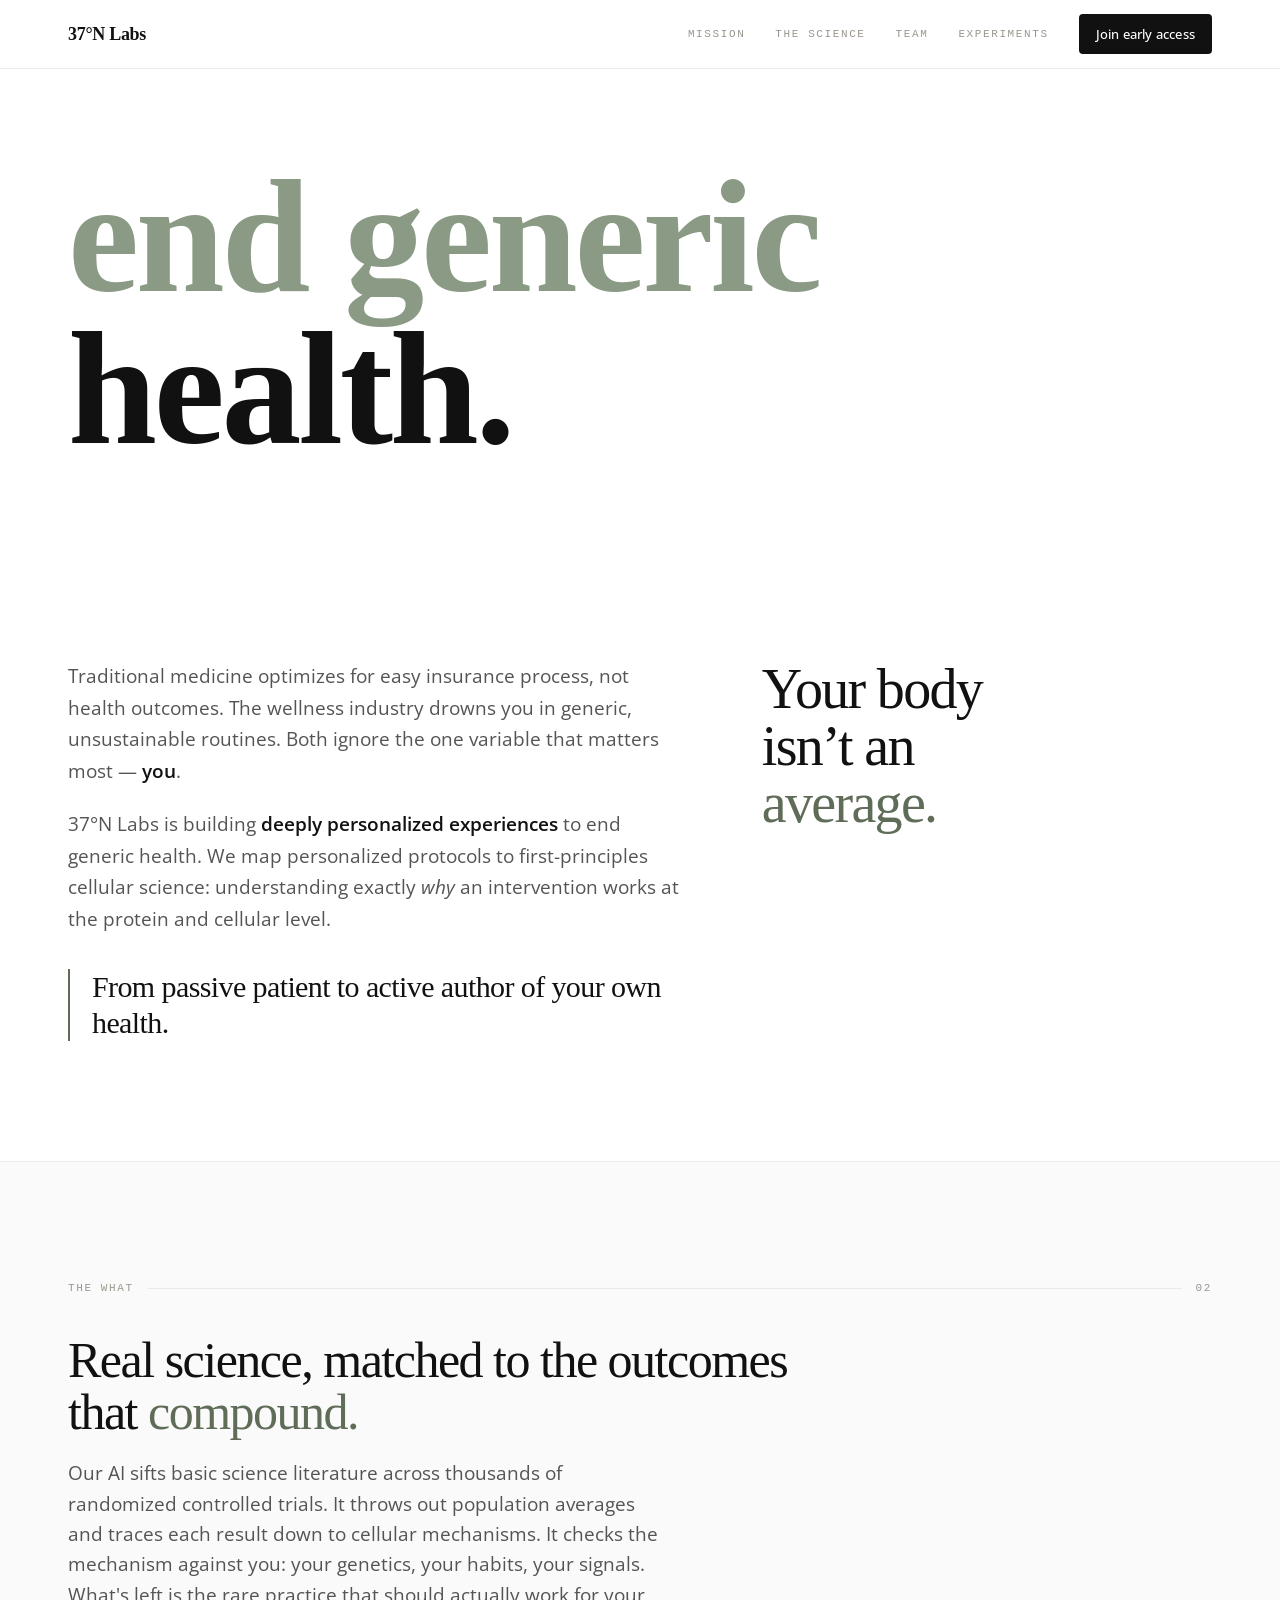
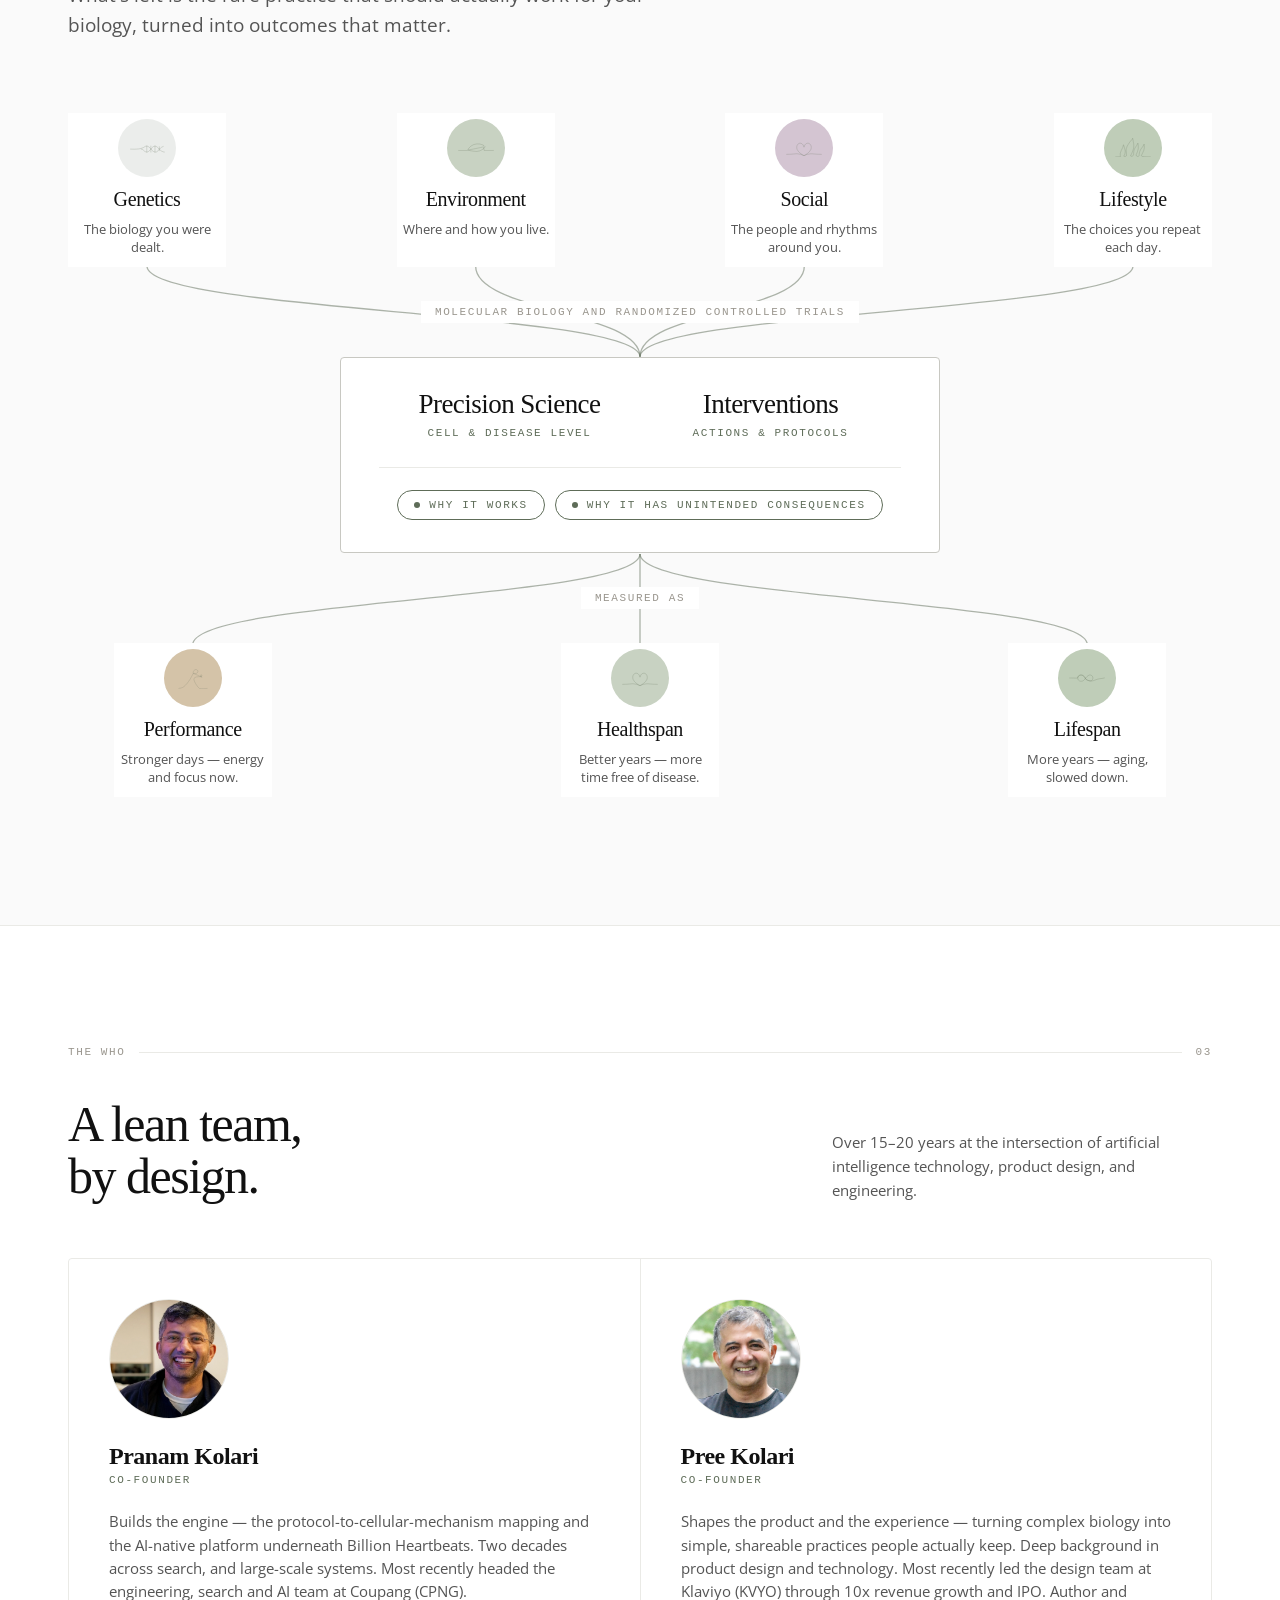
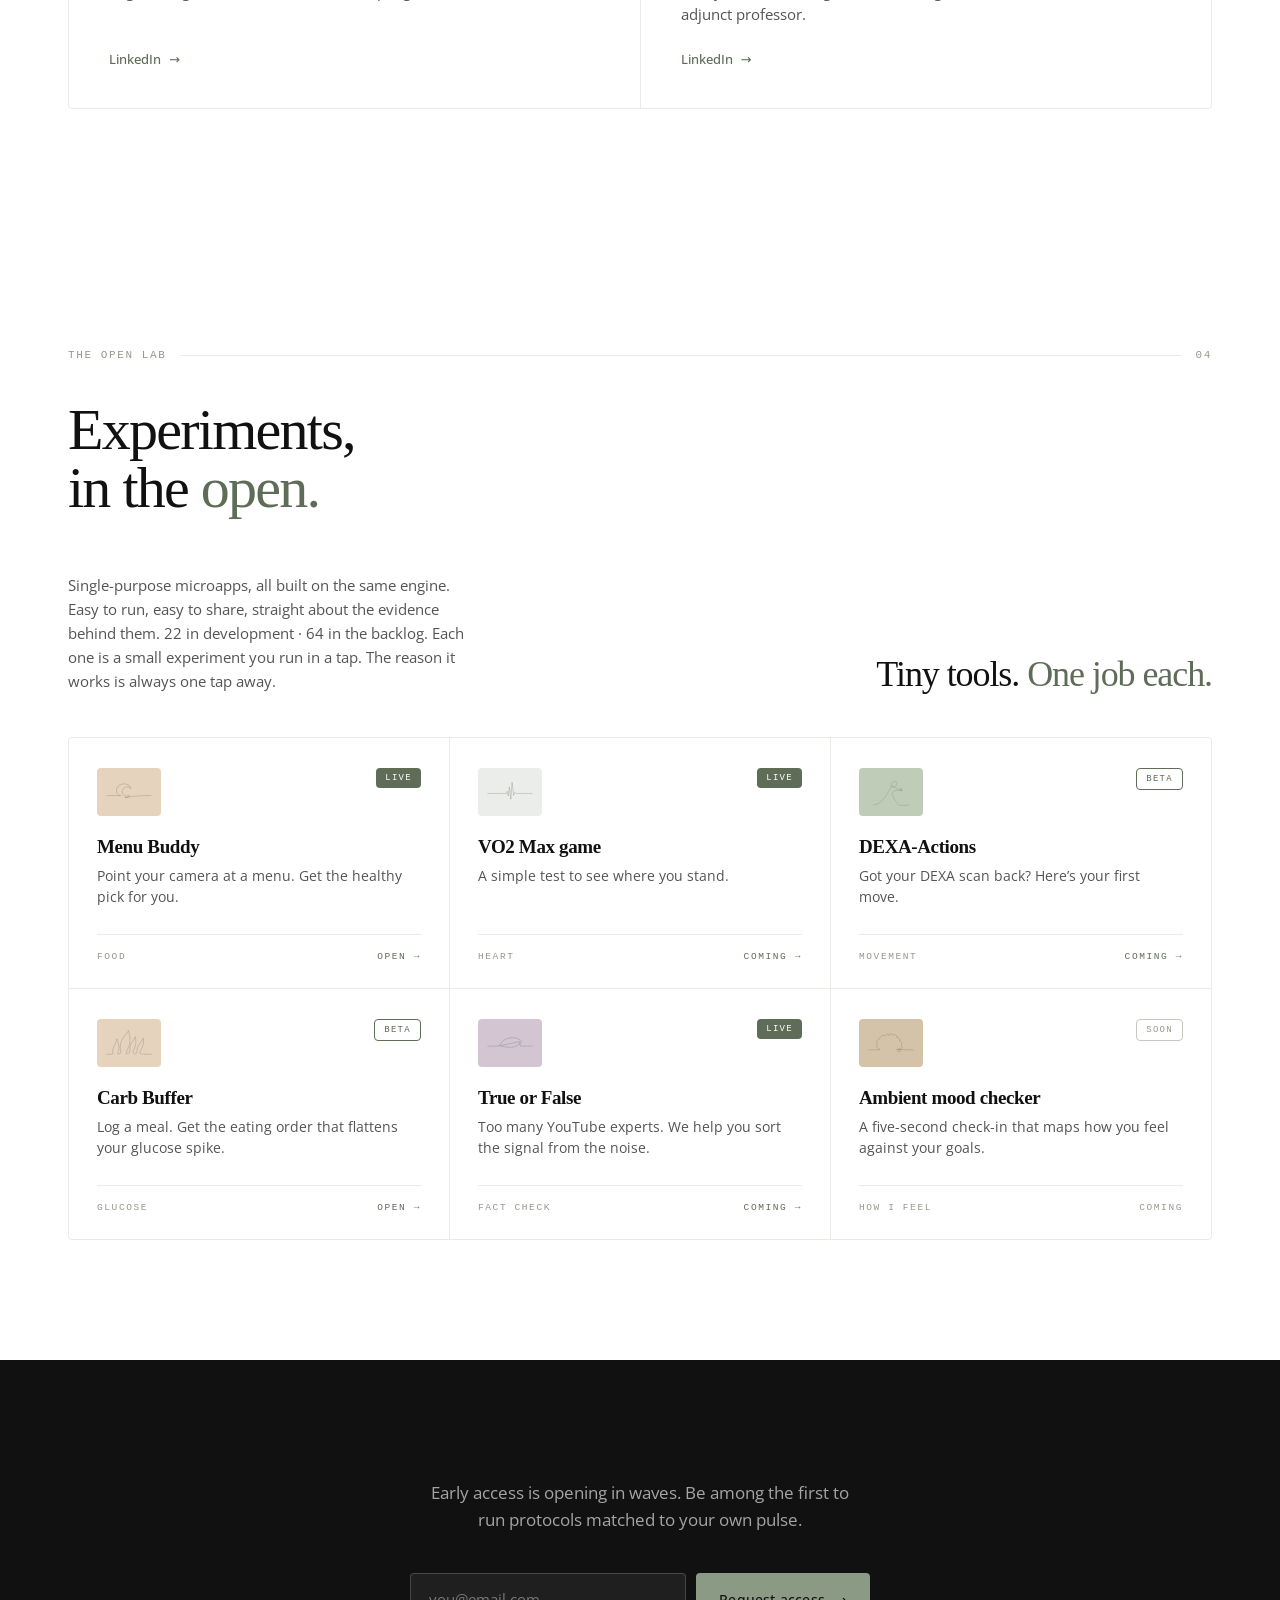
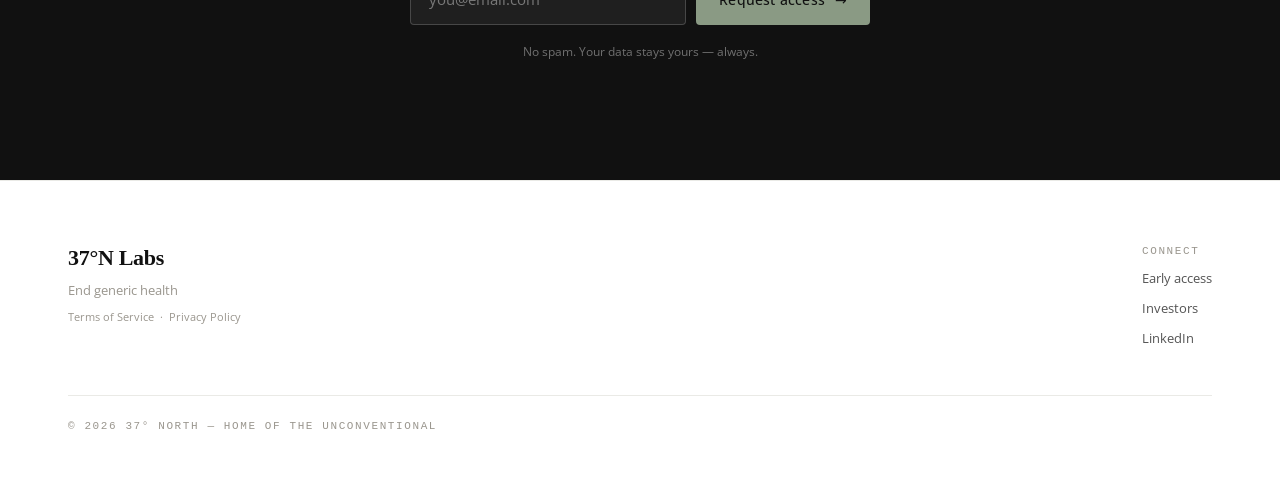
==== commit 6037de7c: "Color 'end generic' in hero with sage-mid (#8A9A84)" ====
--- a/index.html
+++ b/index.html
@@ -1148,8 +1148,8 @@
   <!-- ═══ HERO ═══ -->
   <header class="hero">
     <div class="wrap">
-      <h1>end
-        generic
+      <h1><span style="color: var(--sage-mid)">end
+        generic</span>
         health.</h1>
     </div>
   </header>
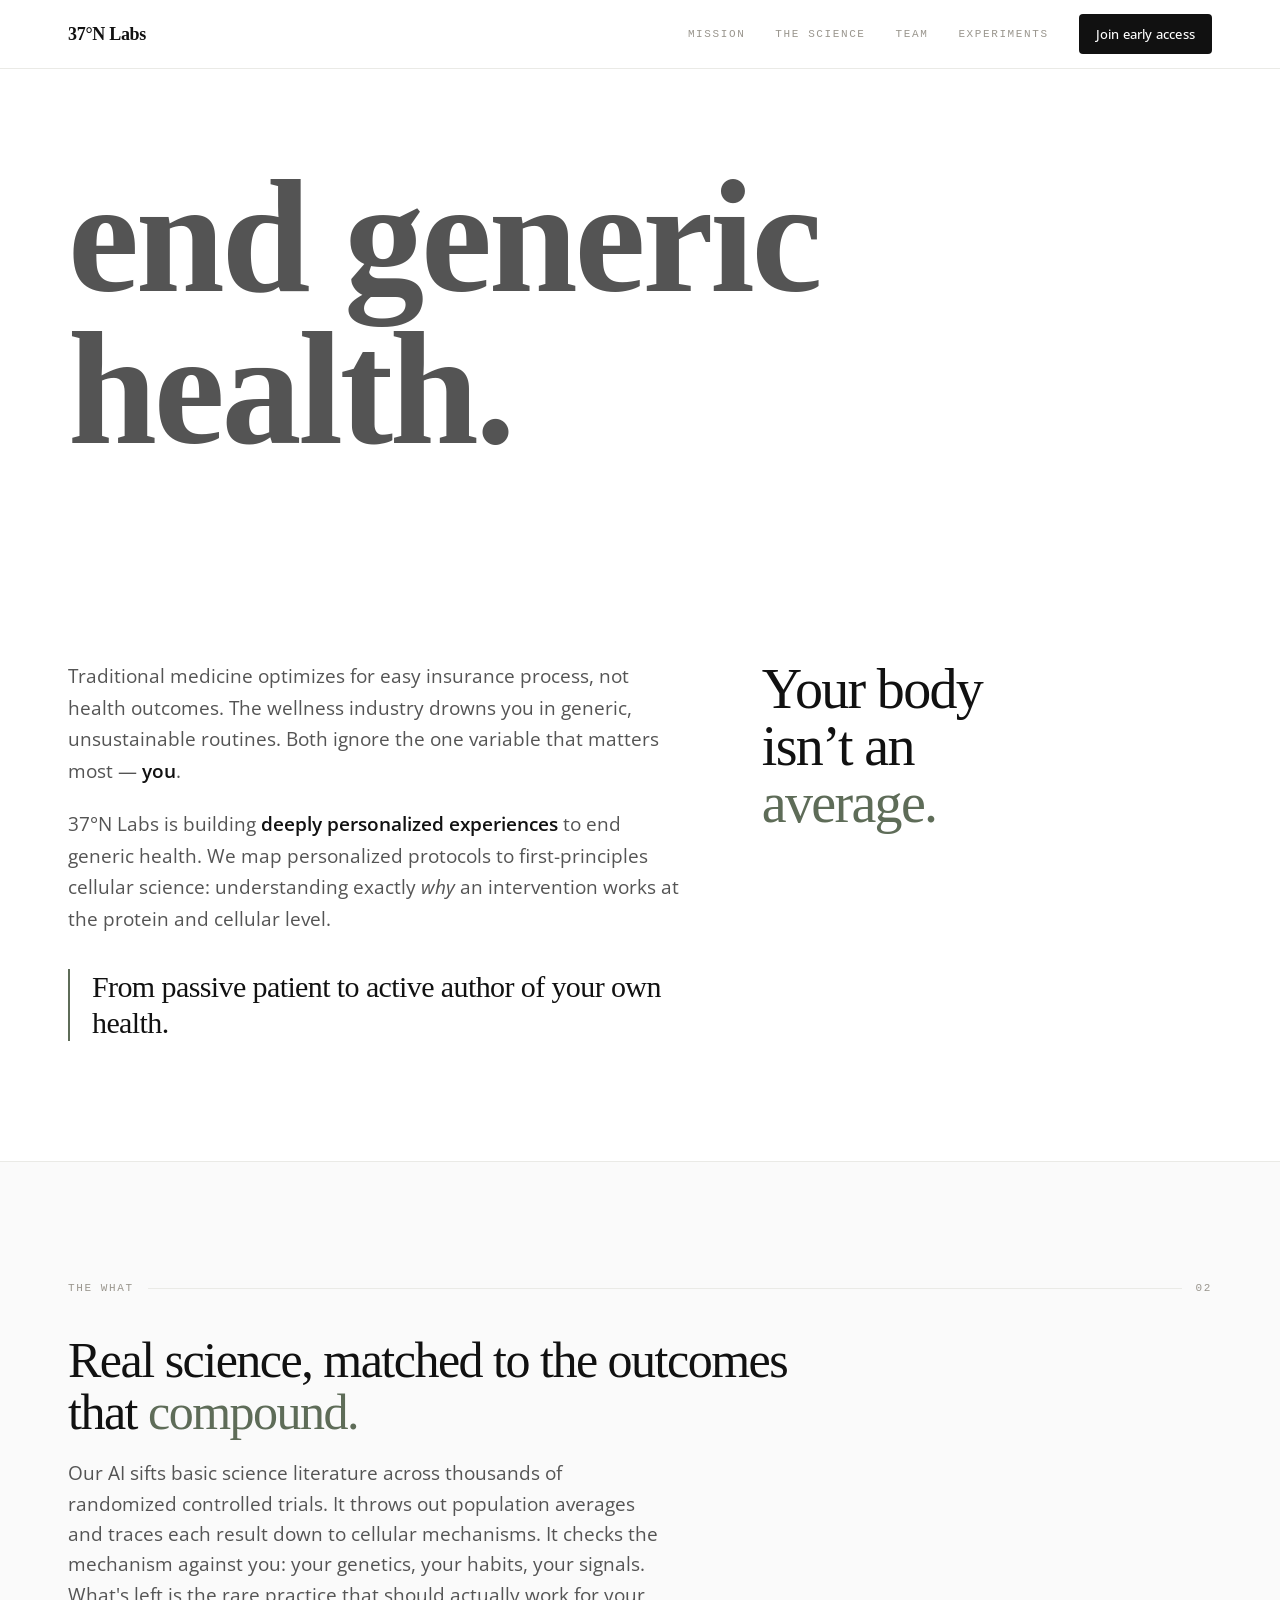
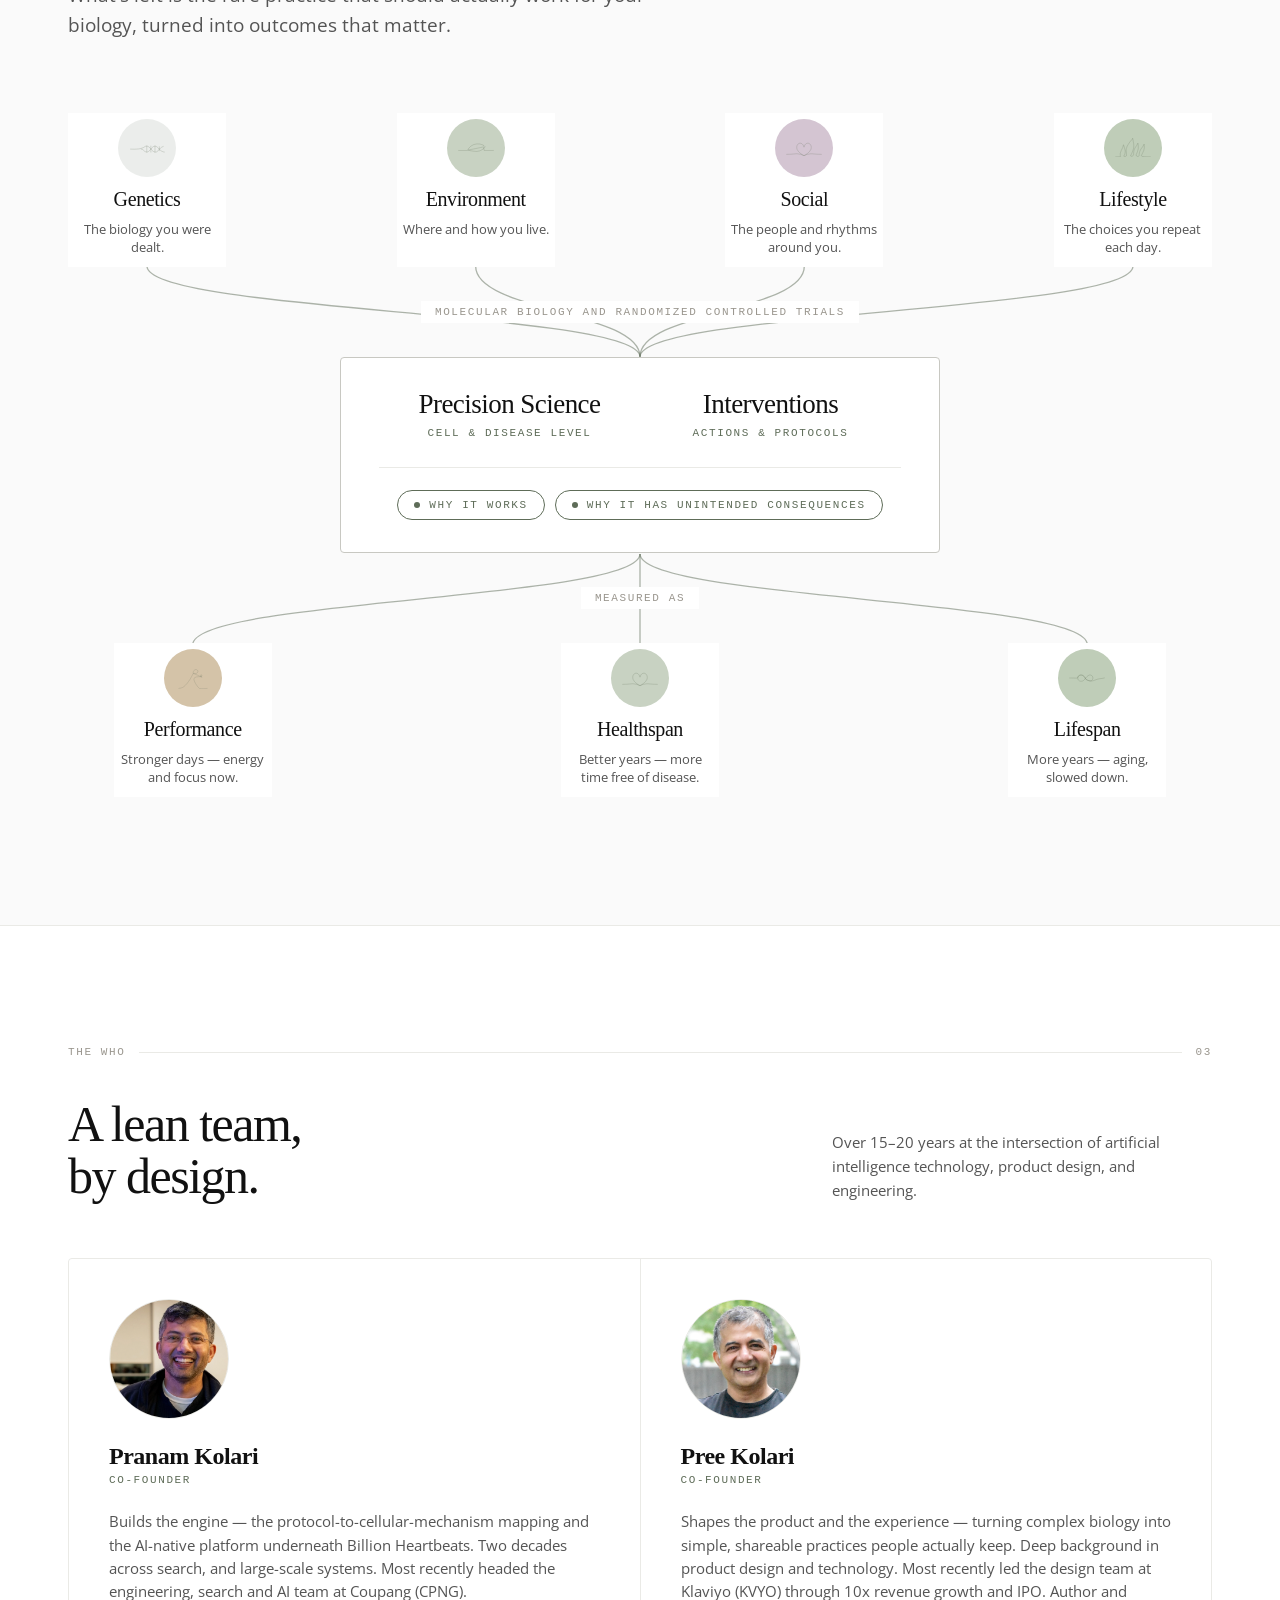
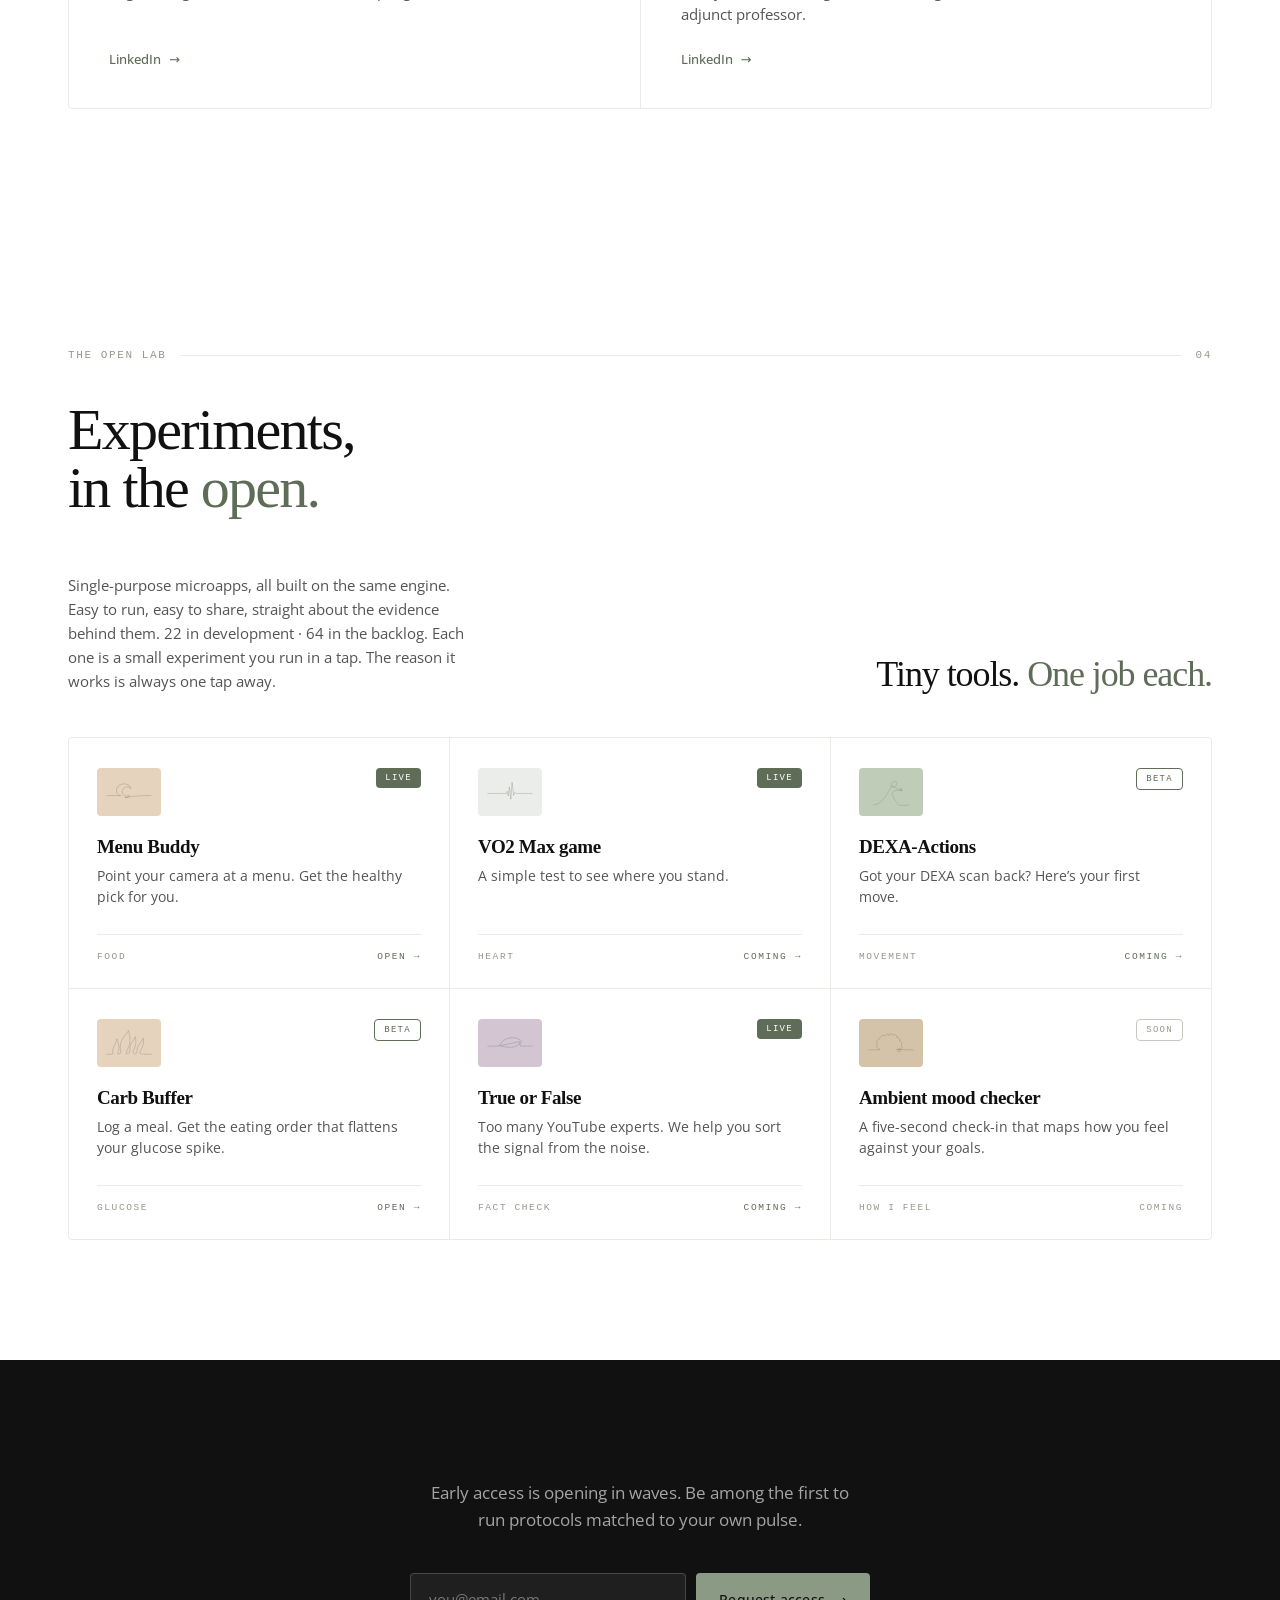
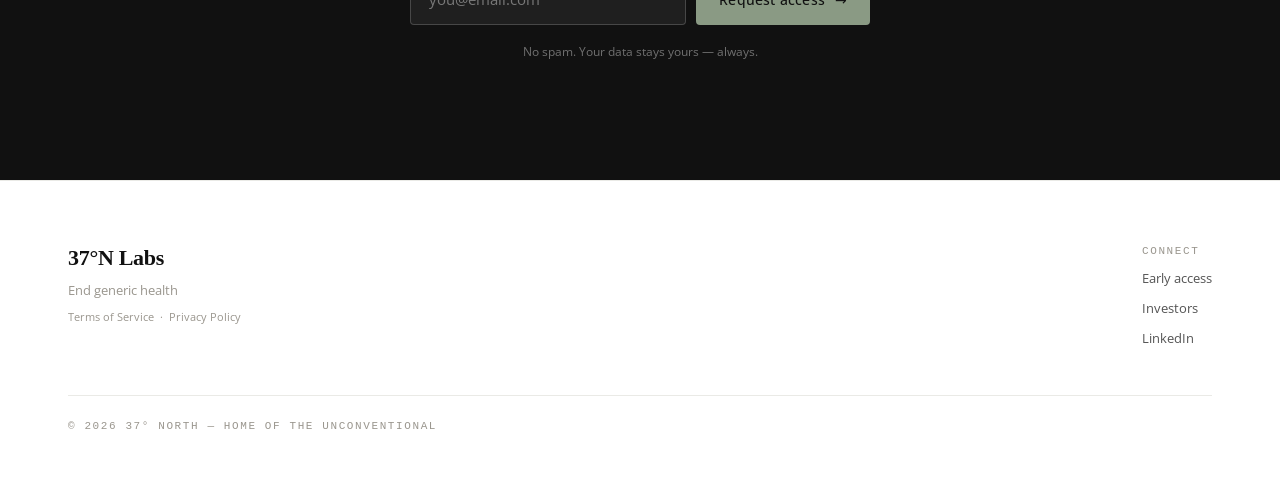
==== commit c70d9d1c: "Hero title: use --sub grey (#545454) for full statement" ====
--- a/index.html
+++ b/index.html
@@ -42,7 +42,7 @@
       line-height: 0.95;
       letter-spacing: -0.02em;
       margin: 0;
-      color: var(--ink);
+      color: var(--sub);
     }
 
     .hero h1 .sage {
@@ -1148,8 +1148,8 @@
   <!-- ═══ HERO ═══ -->
   <header class="hero">
     <div class="wrap">
-      <h1><span style="color: var(--sage-mid)">end
-        generic</span>
+      <h1>end
+        generic
         health.</h1>
     </div>
   </header>
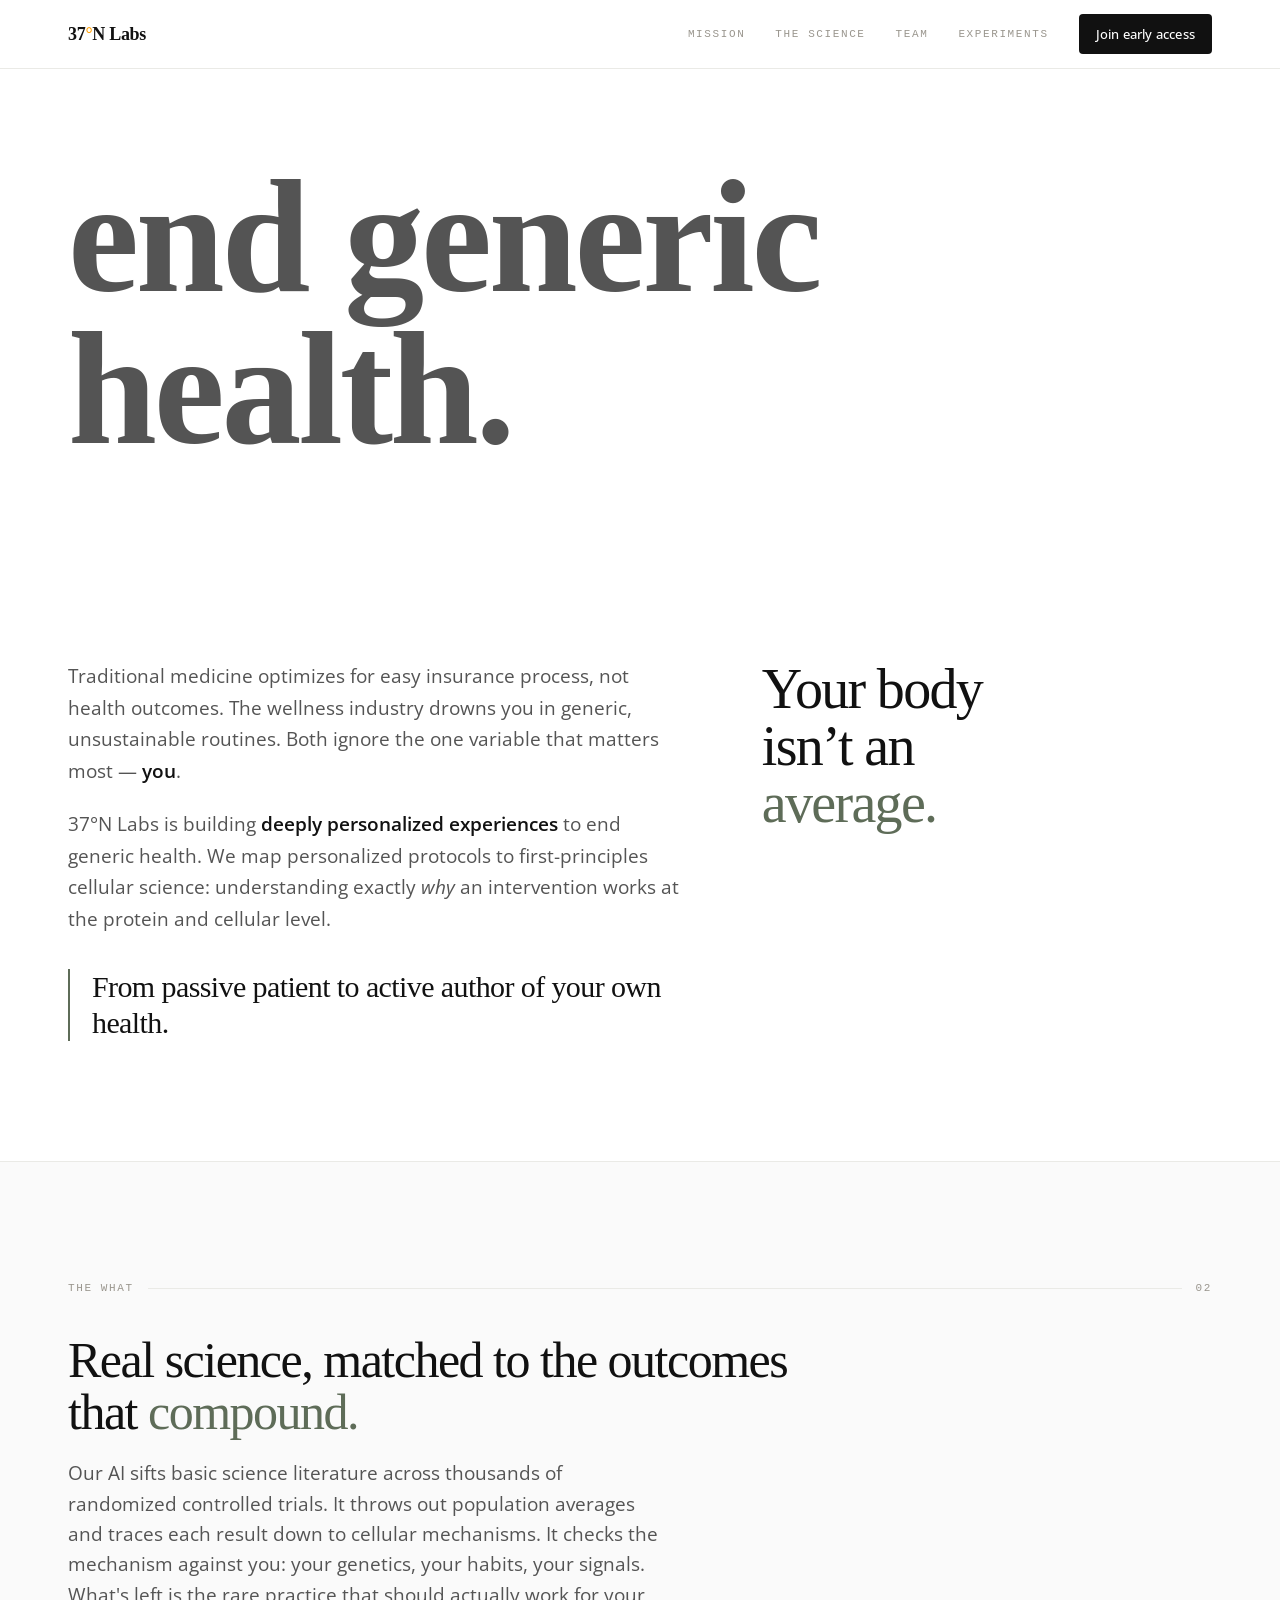
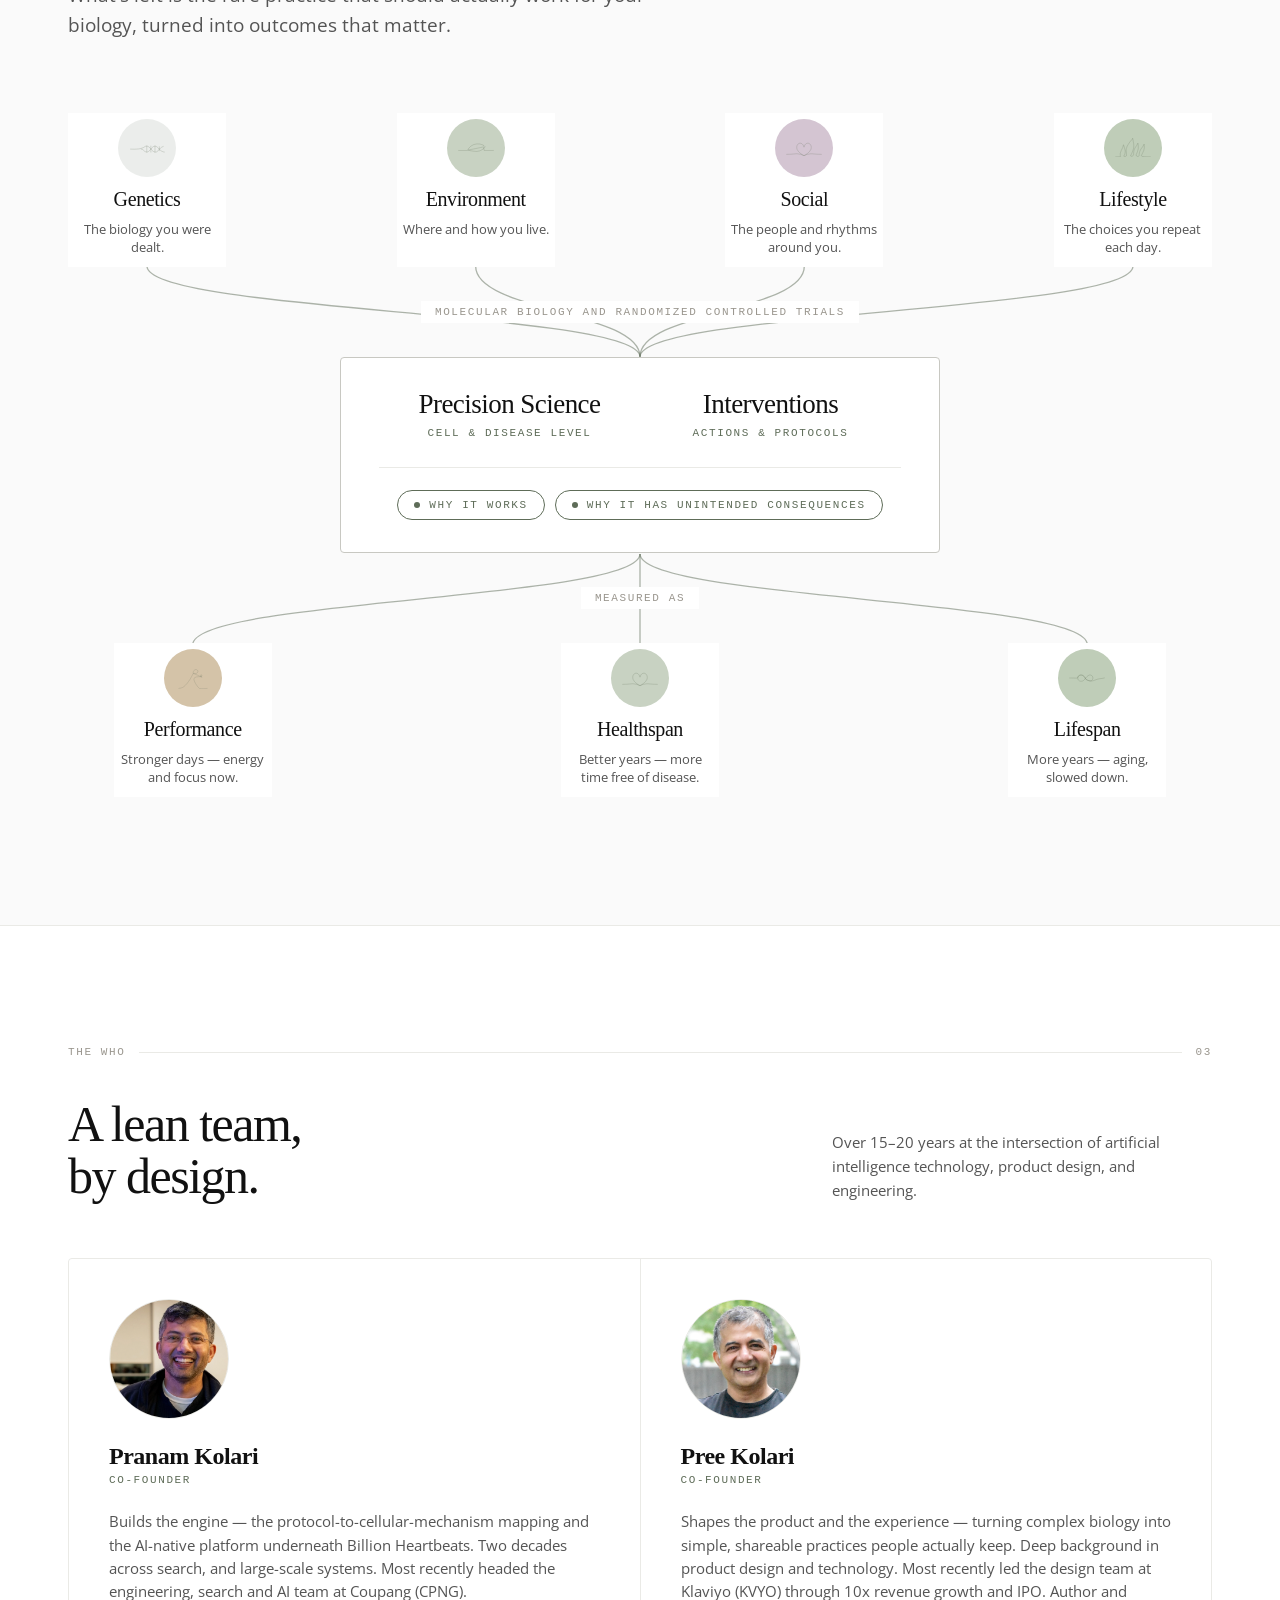
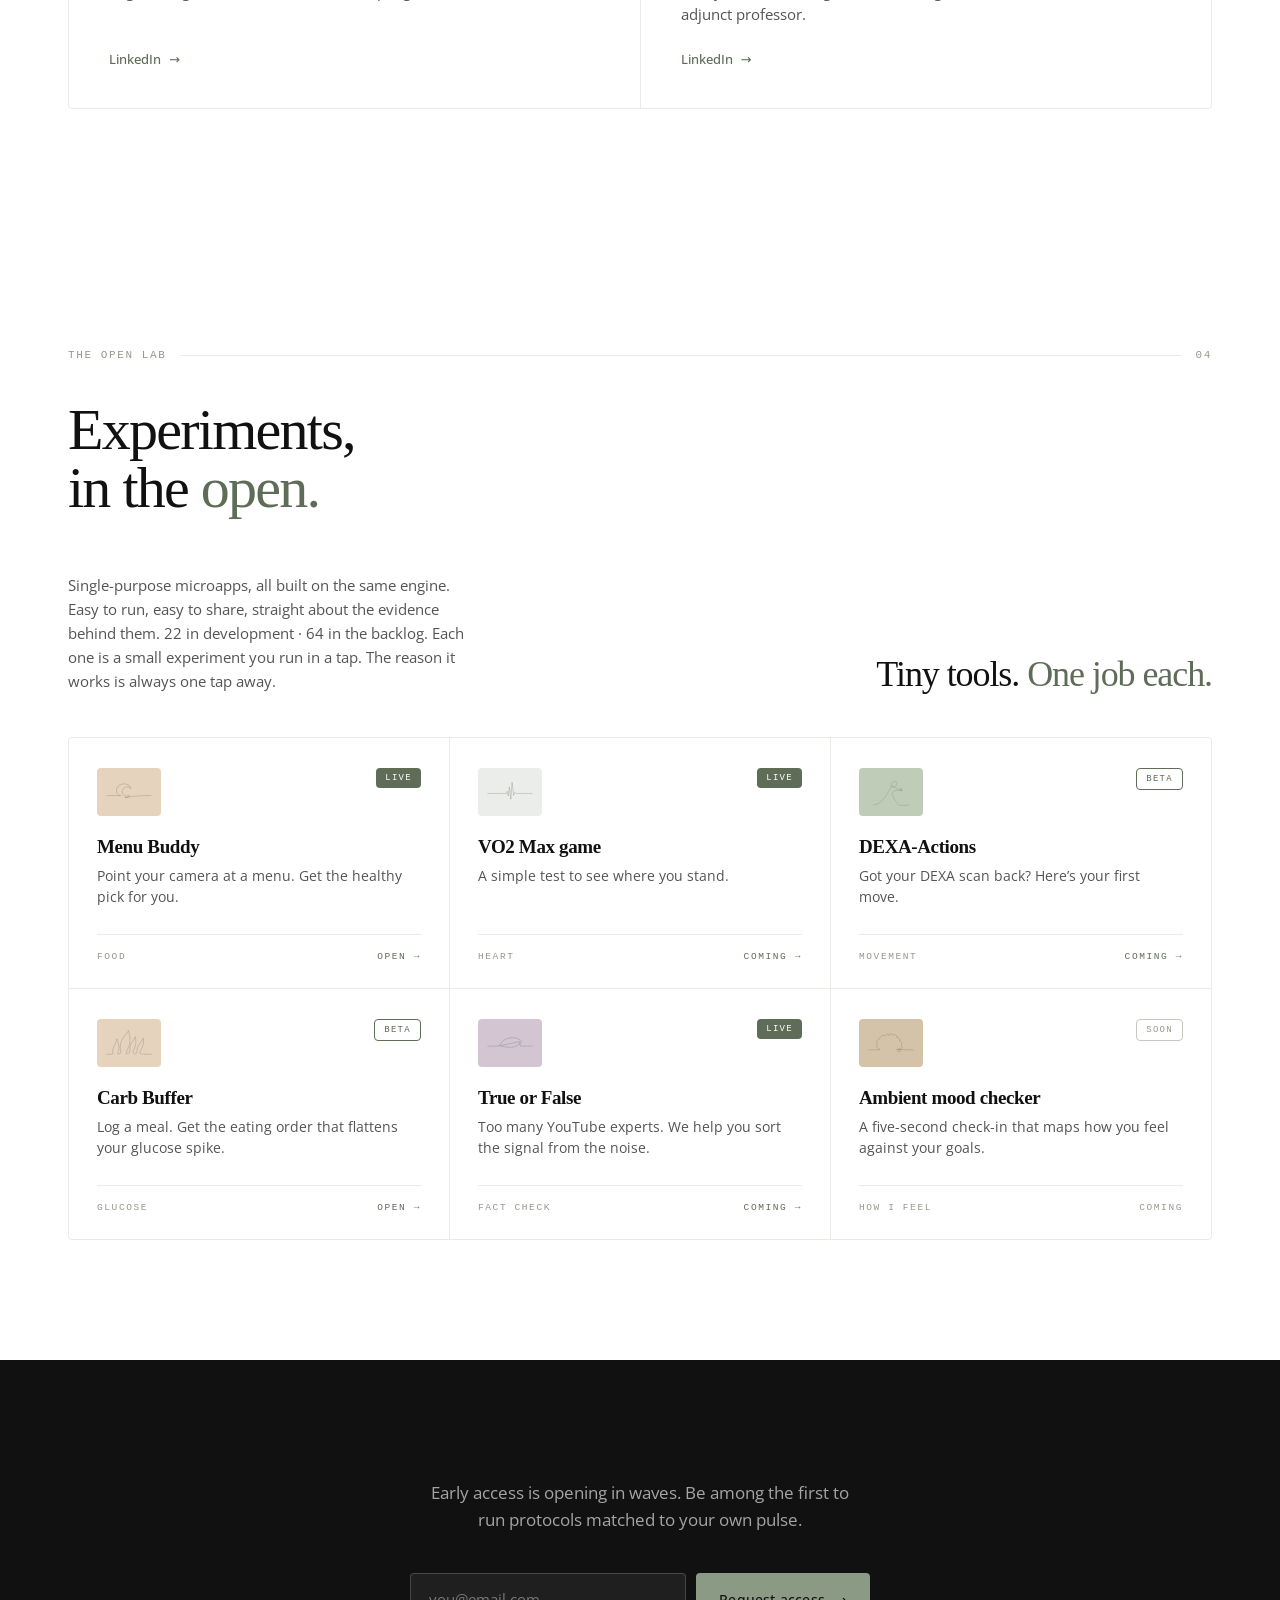
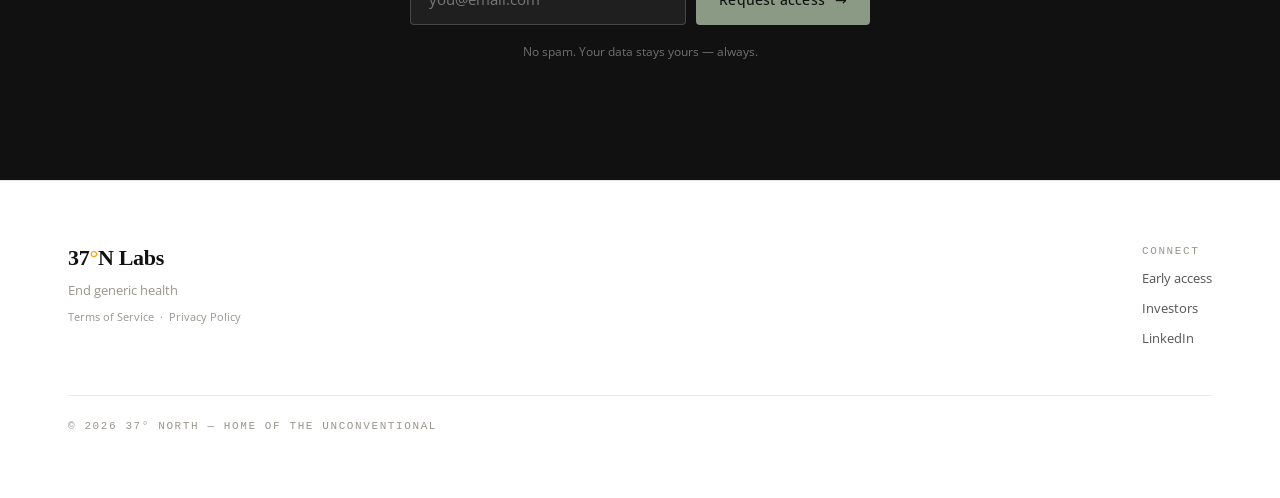
==== commit f9503e77: "Make degree symbol orange (--warning #FF9E00) in brand across all pages" ====
--- a/index.html
+++ b/index.html
@@ -1134,7 +1134,7 @@
   <!-- ═══ NAV ═══ -->
   <nav class="nav">
     <div class="wrap nav-inner">
-      <a href="index.html" class="brand">37&deg;N&nbsp;Labs</a>
+      <a href="index.html" class="brand">37<span style="color: var(--warning)">&deg;</span>N&nbsp;Labs</a>
       <div class="nav-links">
         <a href="#mission" class="mono nav-link-text">Mission</a>
         <a href="#science" class="mono nav-link-text">The Science</a>
@@ -1404,7 +1404,7 @@
     <div class="wrap">
       <div class="footer-grid">
         <div>
-          <div class="brand">37&deg;N&nbsp;Labs</div>
+          <div class="brand">37<span style="color: var(--warning)">&deg;</span>N&nbsp;Labs</div>
           <div class="footer-tag">End generic health</div>
           <div class="footer-legal">
             <a href="terms-of-service.html">Terms of Service</a>
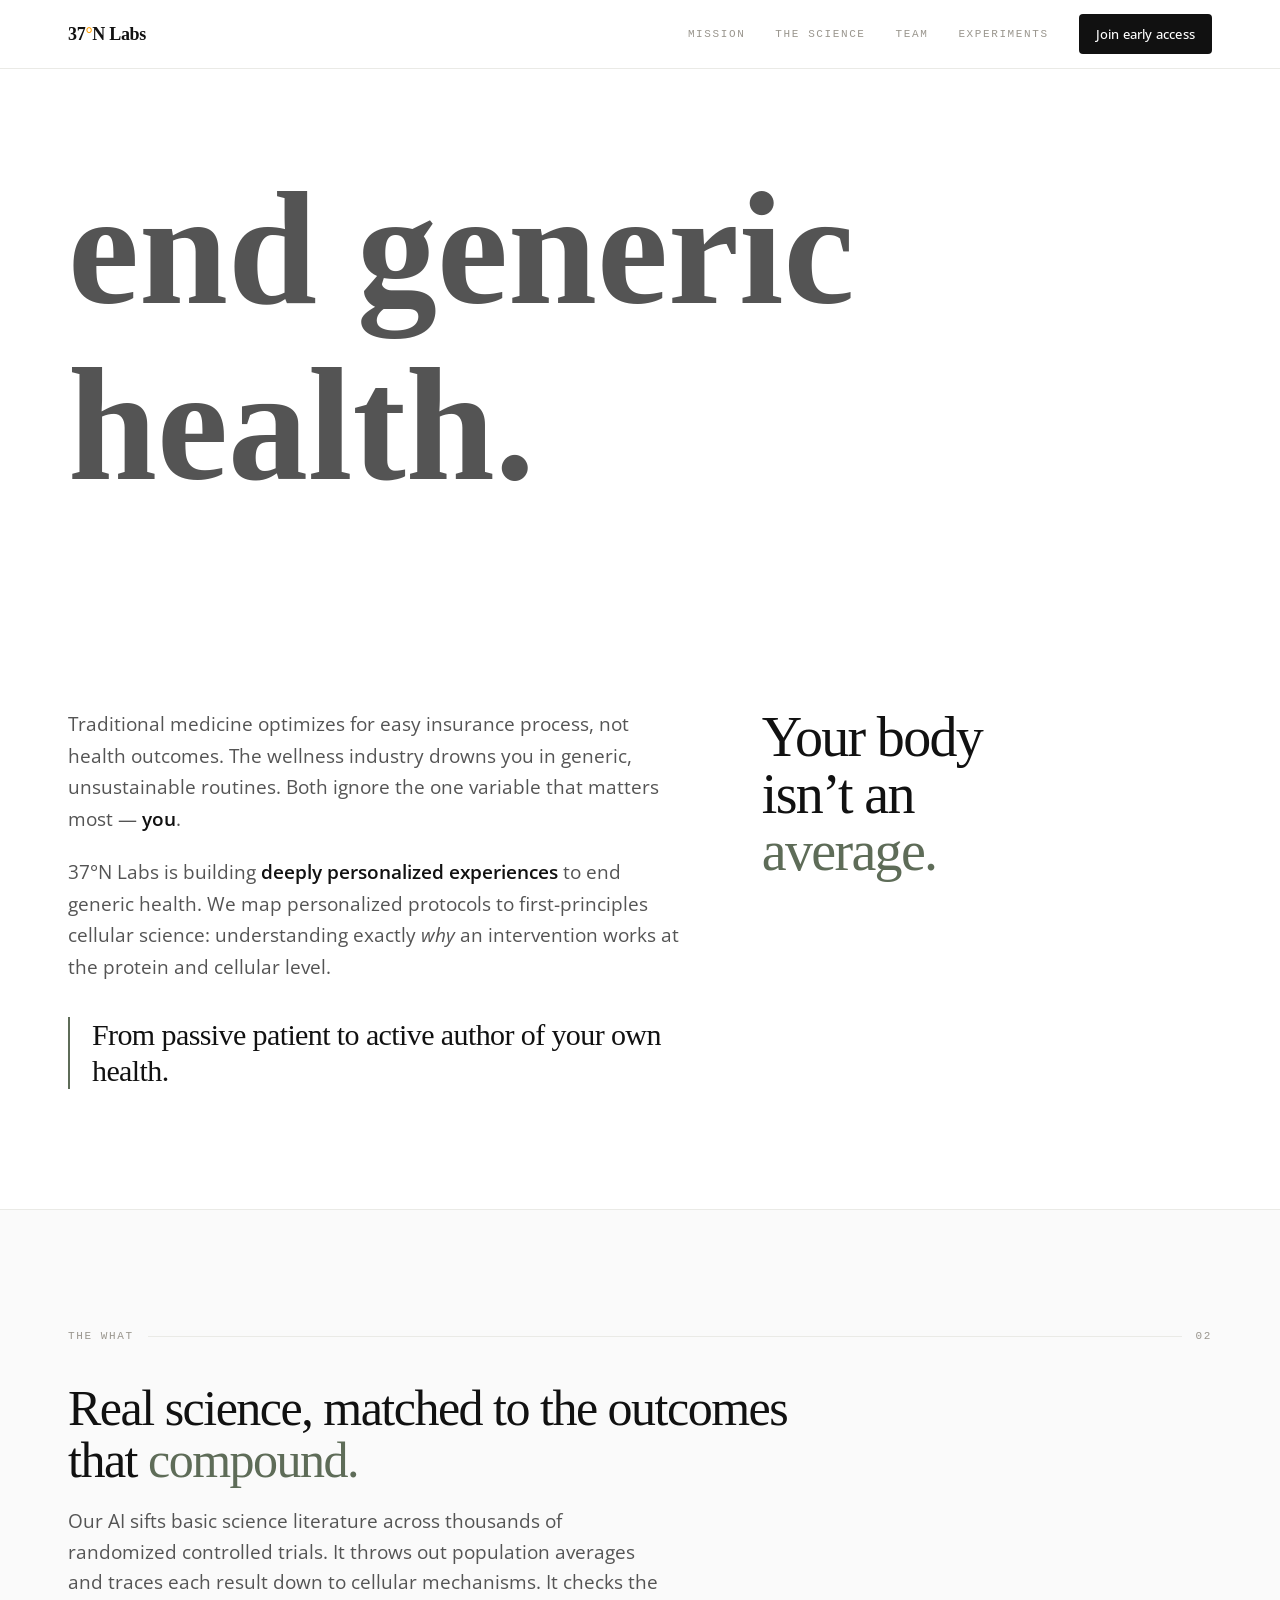
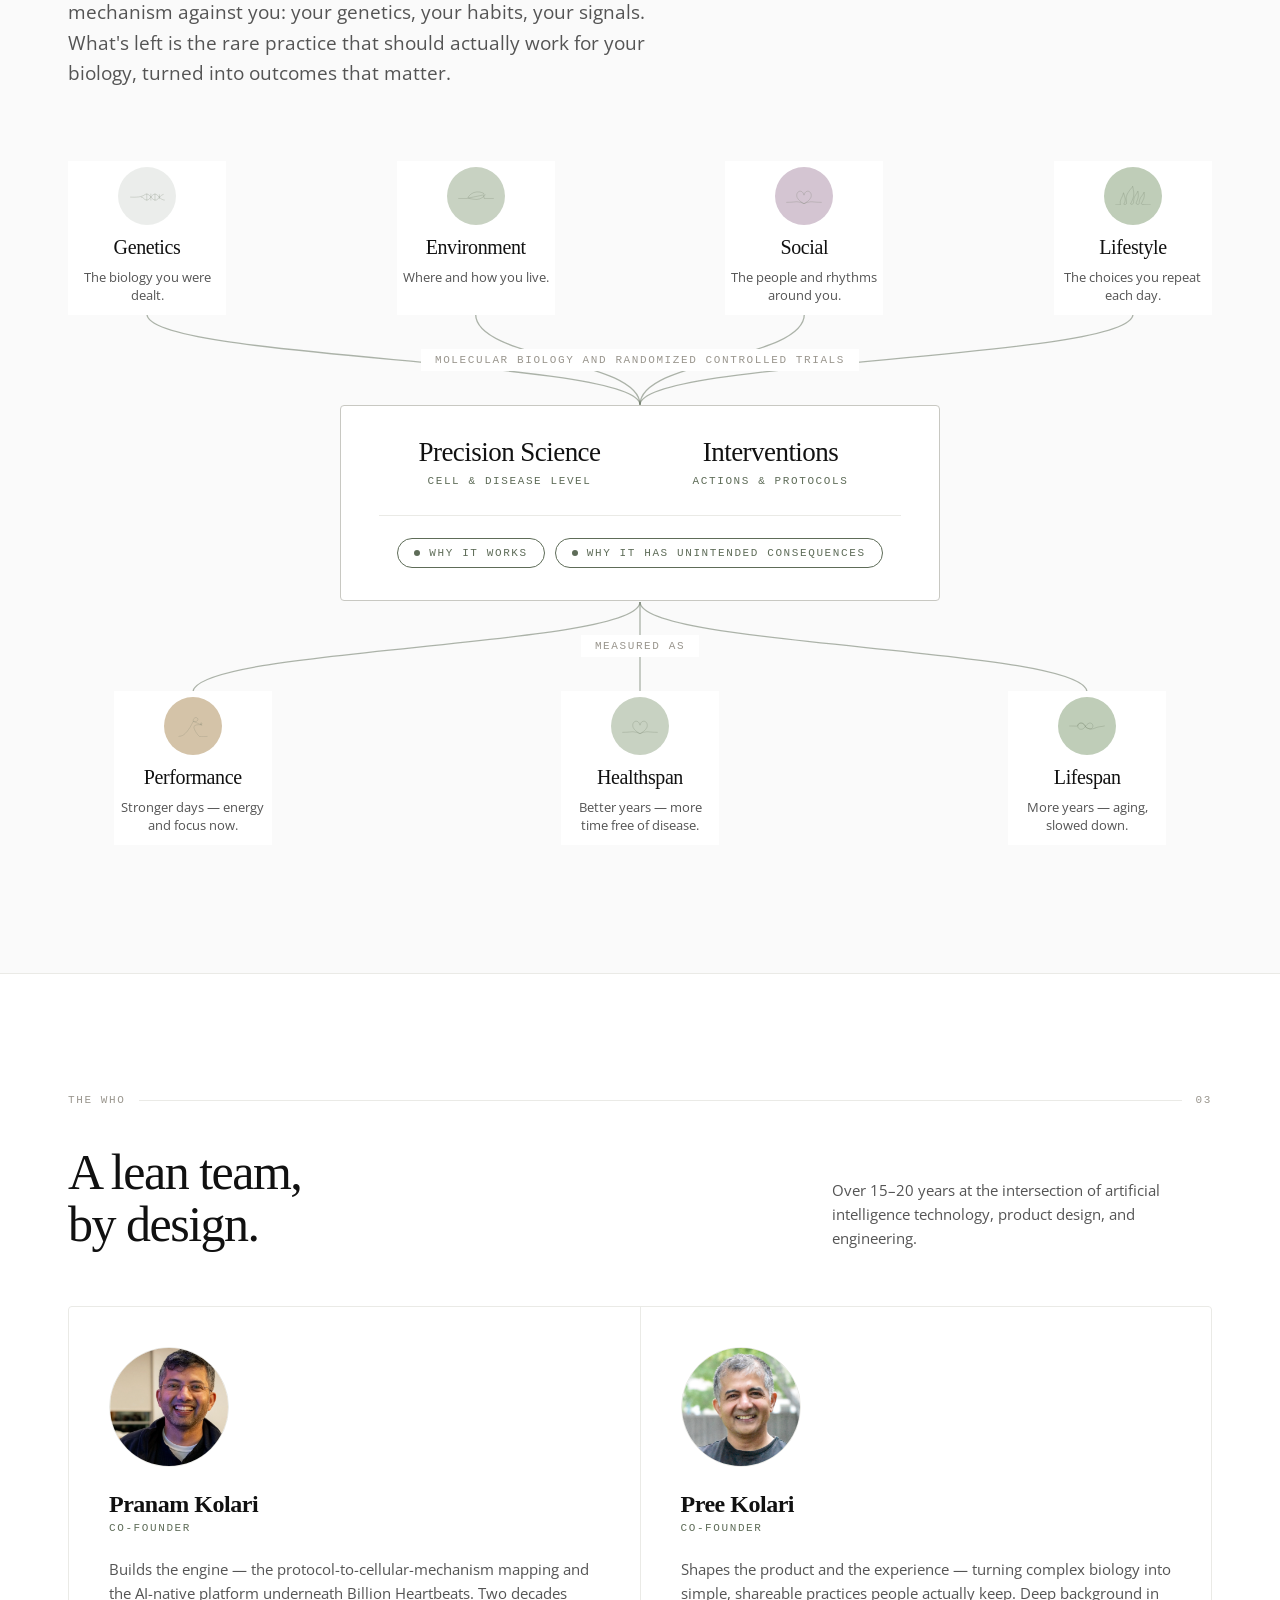
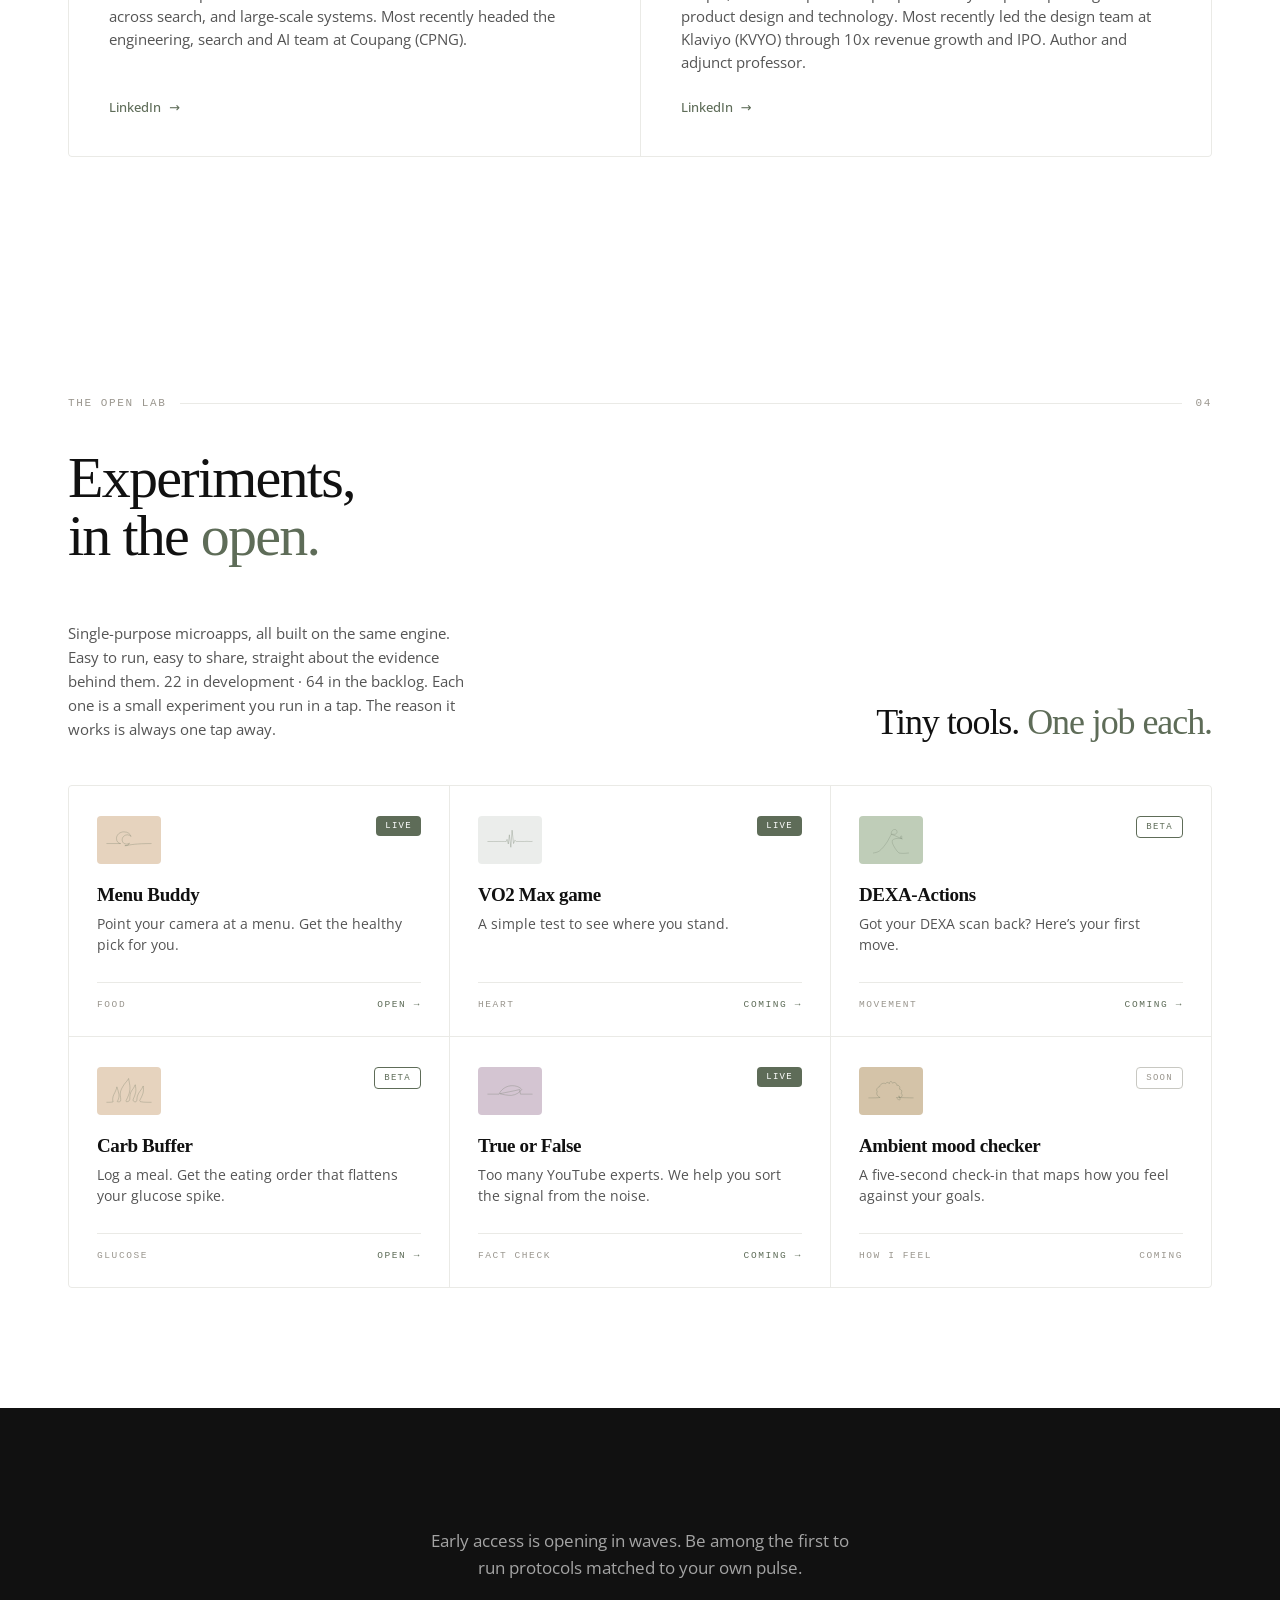
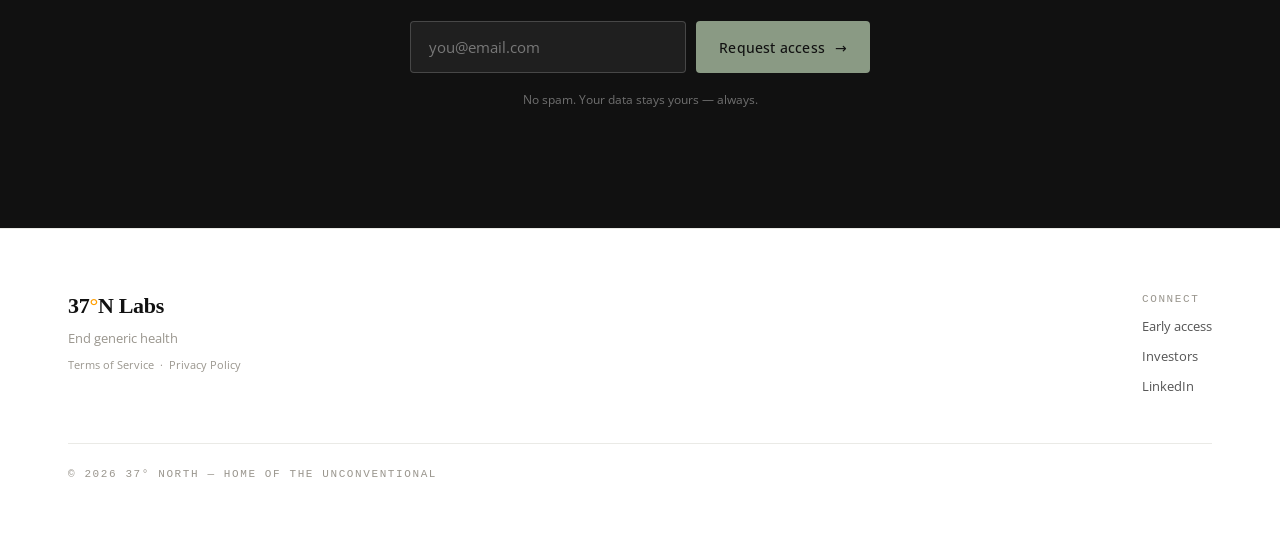
==== commit 3802544e: "Refine hero typography and fix formatting - Adjust hero h1: font-weight 700→550, line-height 0.95→1." ====
--- a/index.html
+++ b/index.html
@@ -15,13 +15,12 @@
   <meta name="viewport" content="width=device-width, initial-scale=1.0" />
   <title>37°N Labs — End generic health</title>
   <link rel="icon" type="image/x-icon" href="favicon.ico" />
-  <link rel="icon" type="image/png" sizes="32x32" href="favicon-32x32.png" />
+  <link rel="icon" type="image/svg+xml" href="favicon.svg" />
   <link rel="icon" type="image/png" sizes="192x192" href="favicon-192.png" />
   <link rel="apple-touch-icon" sizes="180x180" href="apple-touch-icon.png" />
   <link rel="preconnect" href="https://fonts.googleapis.com" />
   <link rel="preconnect" href="https://fonts.gstatic.com" crossorigin />
-  <link
-    href="https://fonts.googleapis.com/css2?family=Open+Sans:wght@300;400;500;600;700&display=swap"
+  <link href="https://fonts.googleapis.com/css2?family=Open+Sans:wght@300;400;500;600;700&display=swap"
     rel="stylesheet" />
   <link href="assets/colors_and_type.css" rel="stylesheet" />
   <link href="site.css" rel="stylesheet" />
@@ -37,10 +36,10 @@
 
     .hero h1 {
       font-family: var(--font-display);
-      font-weight: 700;
+      font-weight: 550;
       font-size: clamp(64px, 12.5vw, 168px);
-      line-height: 0.95;
-      letter-spacing: -0.02em;
+      line-height: 1.1;
+      letter-spacing: 0.0em;
       margin: 0;
       color: var(--sub);
     }
@@ -1159,10 +1158,12 @@
     <div class="wrap">
       <div class="mission-grid">
         <div class="mission-body reveal">
-          <p>Traditional medicine optimizes for easy insurance process, not health outcomes. The wellness industry drowns
+          <p>Traditional medicine optimizes for easy insurance process, not health outcomes. The wellness industry
+            drowns
             you in generic,
             unsustainable routines. Both ignore the one variable that matters most &mdash; <strong>you</strong>.</p>
-          <p>37&deg;N Labs is building <strong>deeply personalized experiences</strong> to end generic health. We map personalized
+          <p>37&deg;N Labs is building <strong>deeply personalized experiences</strong> to end generic health. We map
+            personalized
             protocols to first-principles cellular science: understanding exactly <em>why</em> an intervention
             works at the protein and cellular level.</p>
           <p class="pull">From passive patient to active author of your own health.</p>
@@ -1308,7 +1309,8 @@
       <!-- microapp gallery -->
       <div class="gallery-head reveal">
         <p>Single-purpose microapps, all built on the same engine. Easy to run, easy to share, straight about the
-          evidence behind them. <span class="sage">22 in development &middot; 64 in the backlog.</span> Each one is a small experiment
+          evidence behind them. <span class="sage">22 in development &middot; 64 in the backlog.</span> Each one is a
+          small experiment
           you run in a tap. The reason it works is always one tap away.</p>
         <h3>Tiny tools. <span class="sage">One job each.</span></h3>
       </div>
@@ -1388,7 +1390,7 @@
     <div class="wrap">
       <div class="mono">
       </div>
-<!--      <h2>billion heartbeats.</h2> -->
+      <!--      <h2>billion heartbeats.</h2> -->
       <p>Early access is opening in waves. Be among the first to run protocols matched to your own pulse.</p>
       <form class="wl-form" id="wlForm" novalidate>
         <input type="email" id="wlEmail" placeholder="you@email.com" autocomplete="email" aria-label="Email address" />
@@ -1668,4 +1670,4 @@
   </script>
 </body>
 
-</html>
+</html>
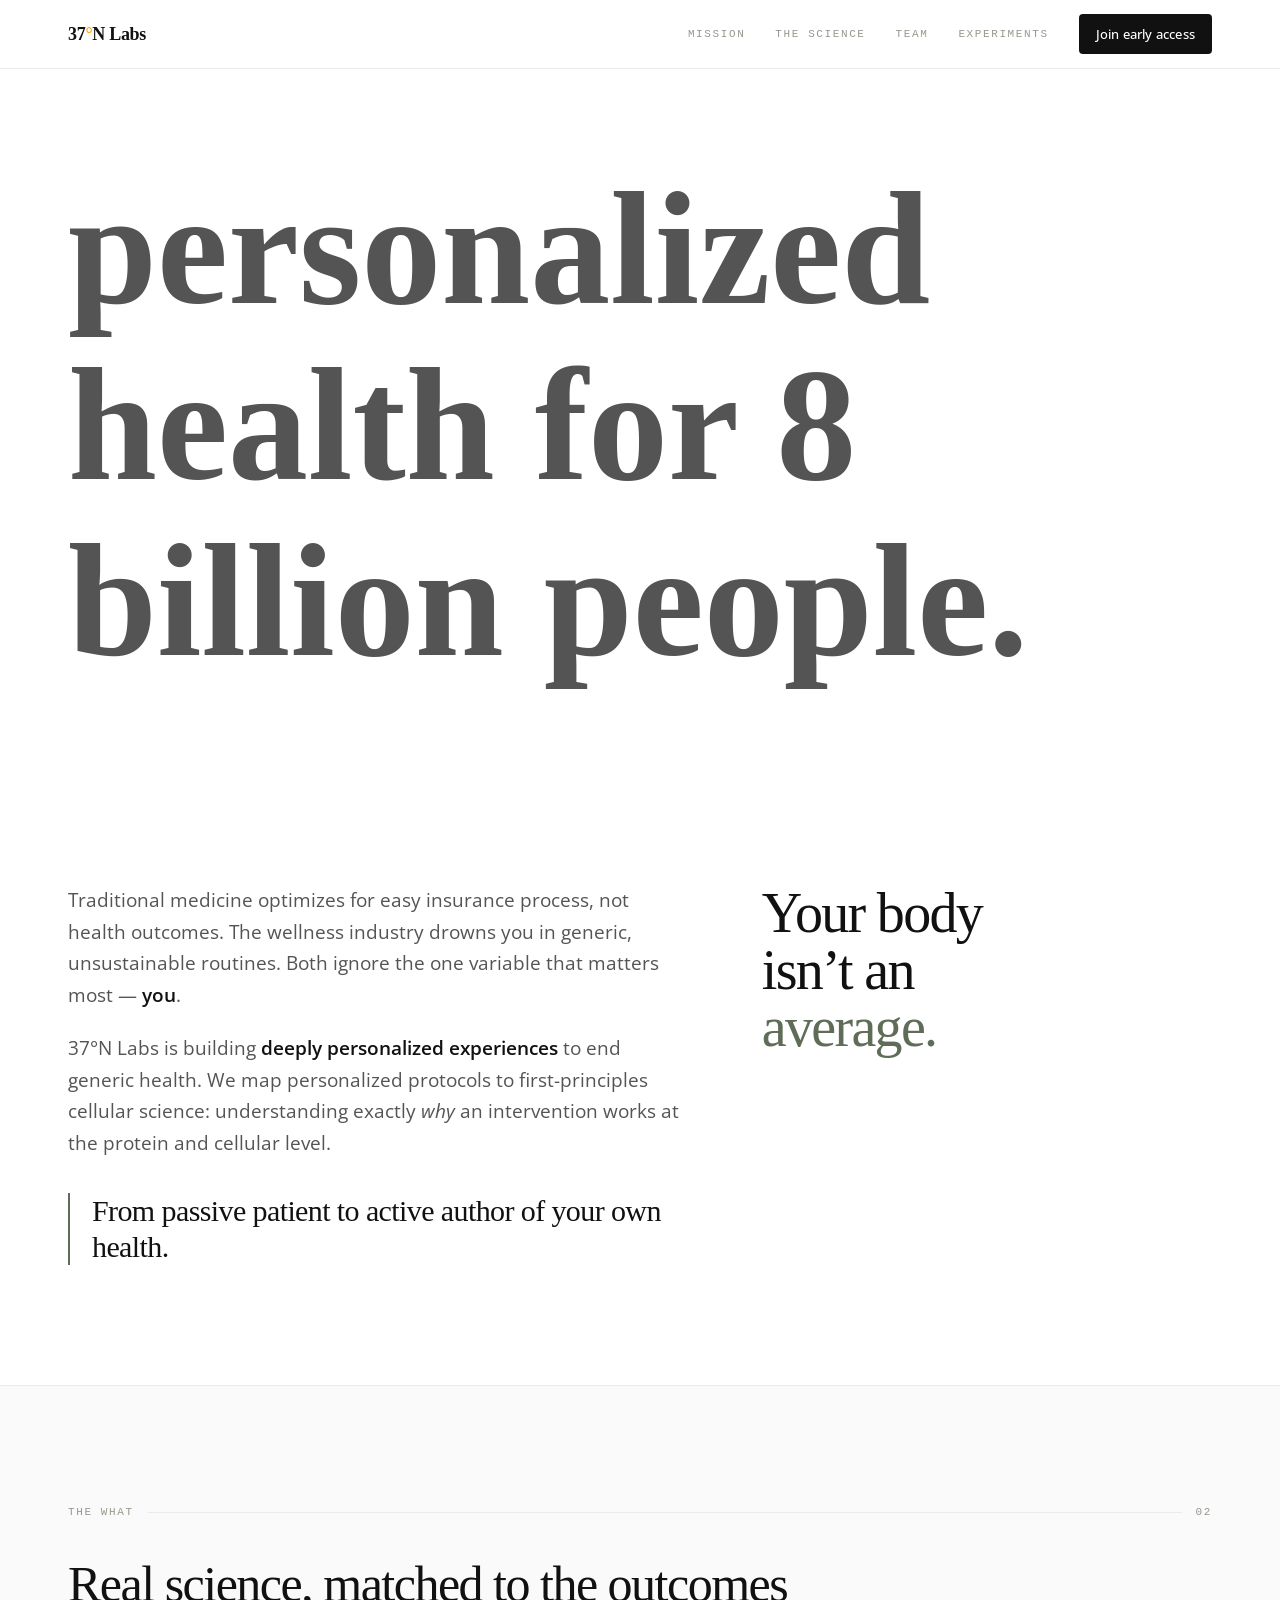
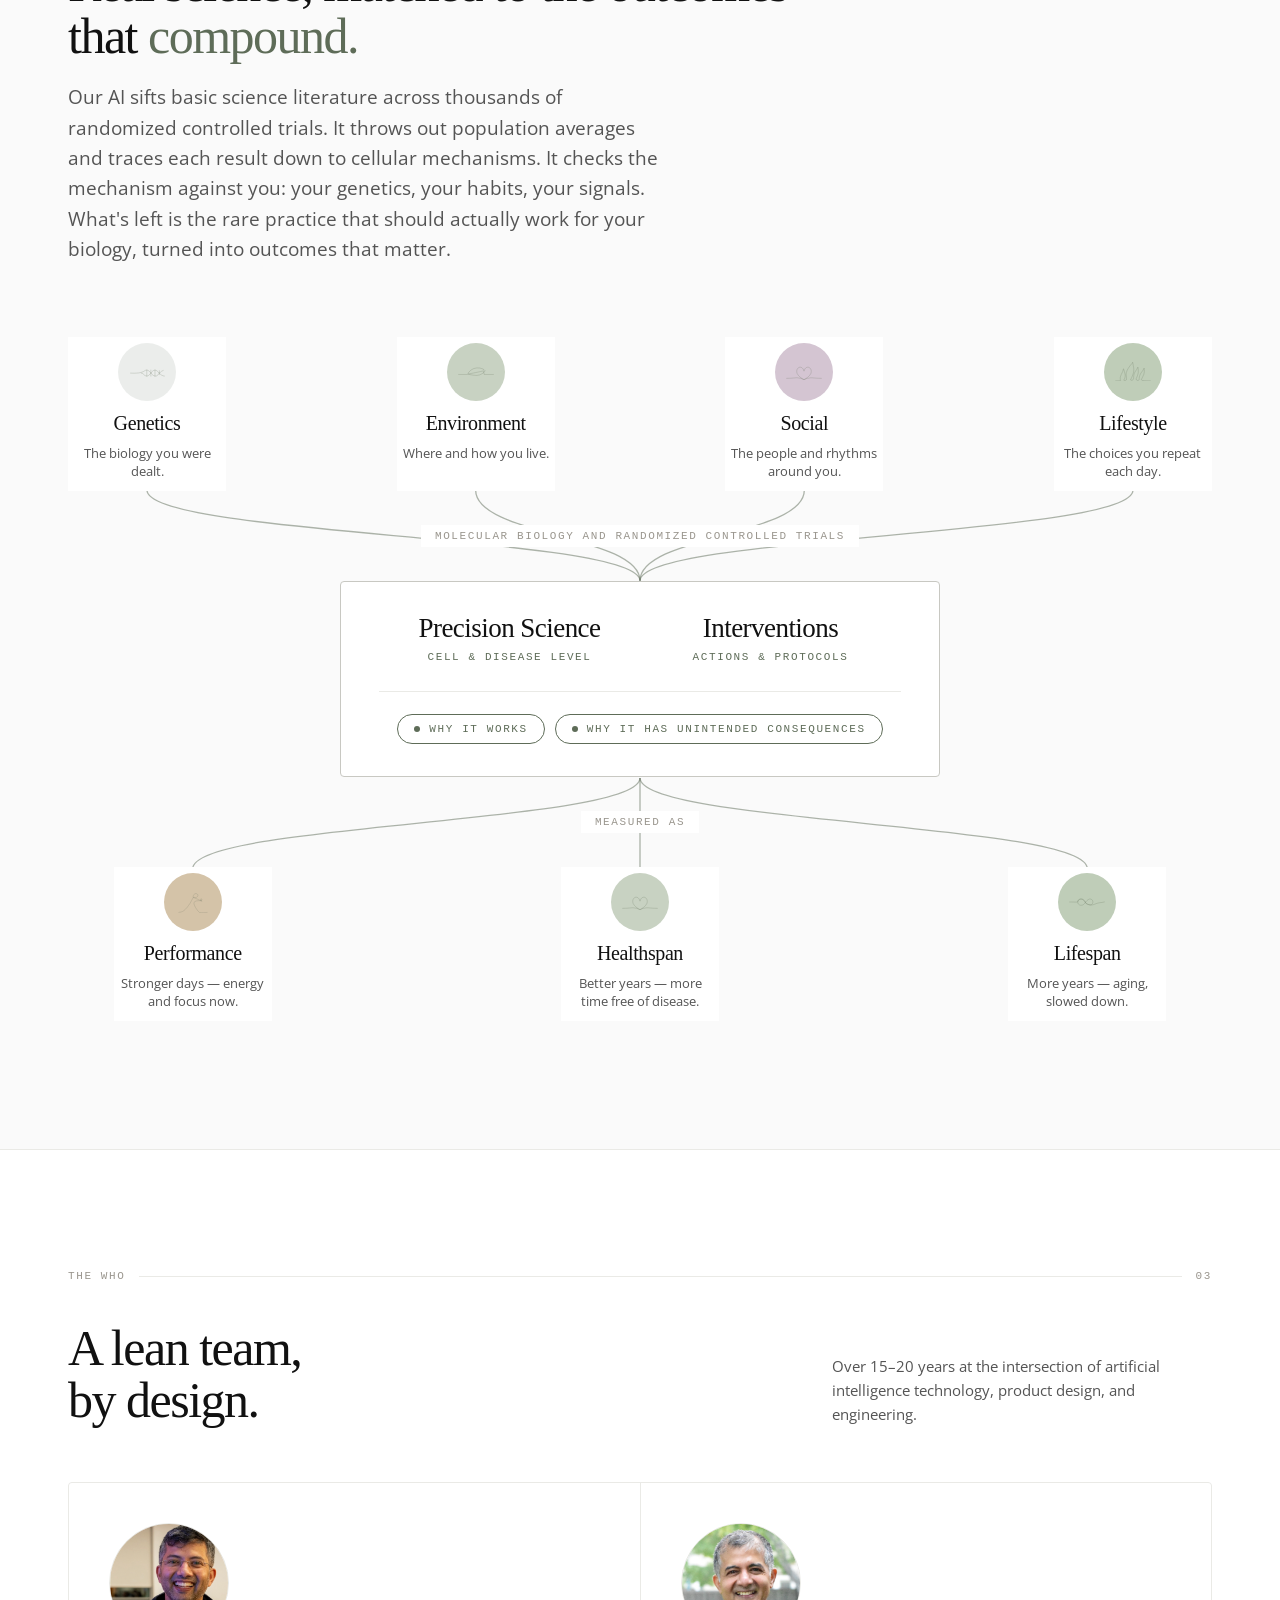
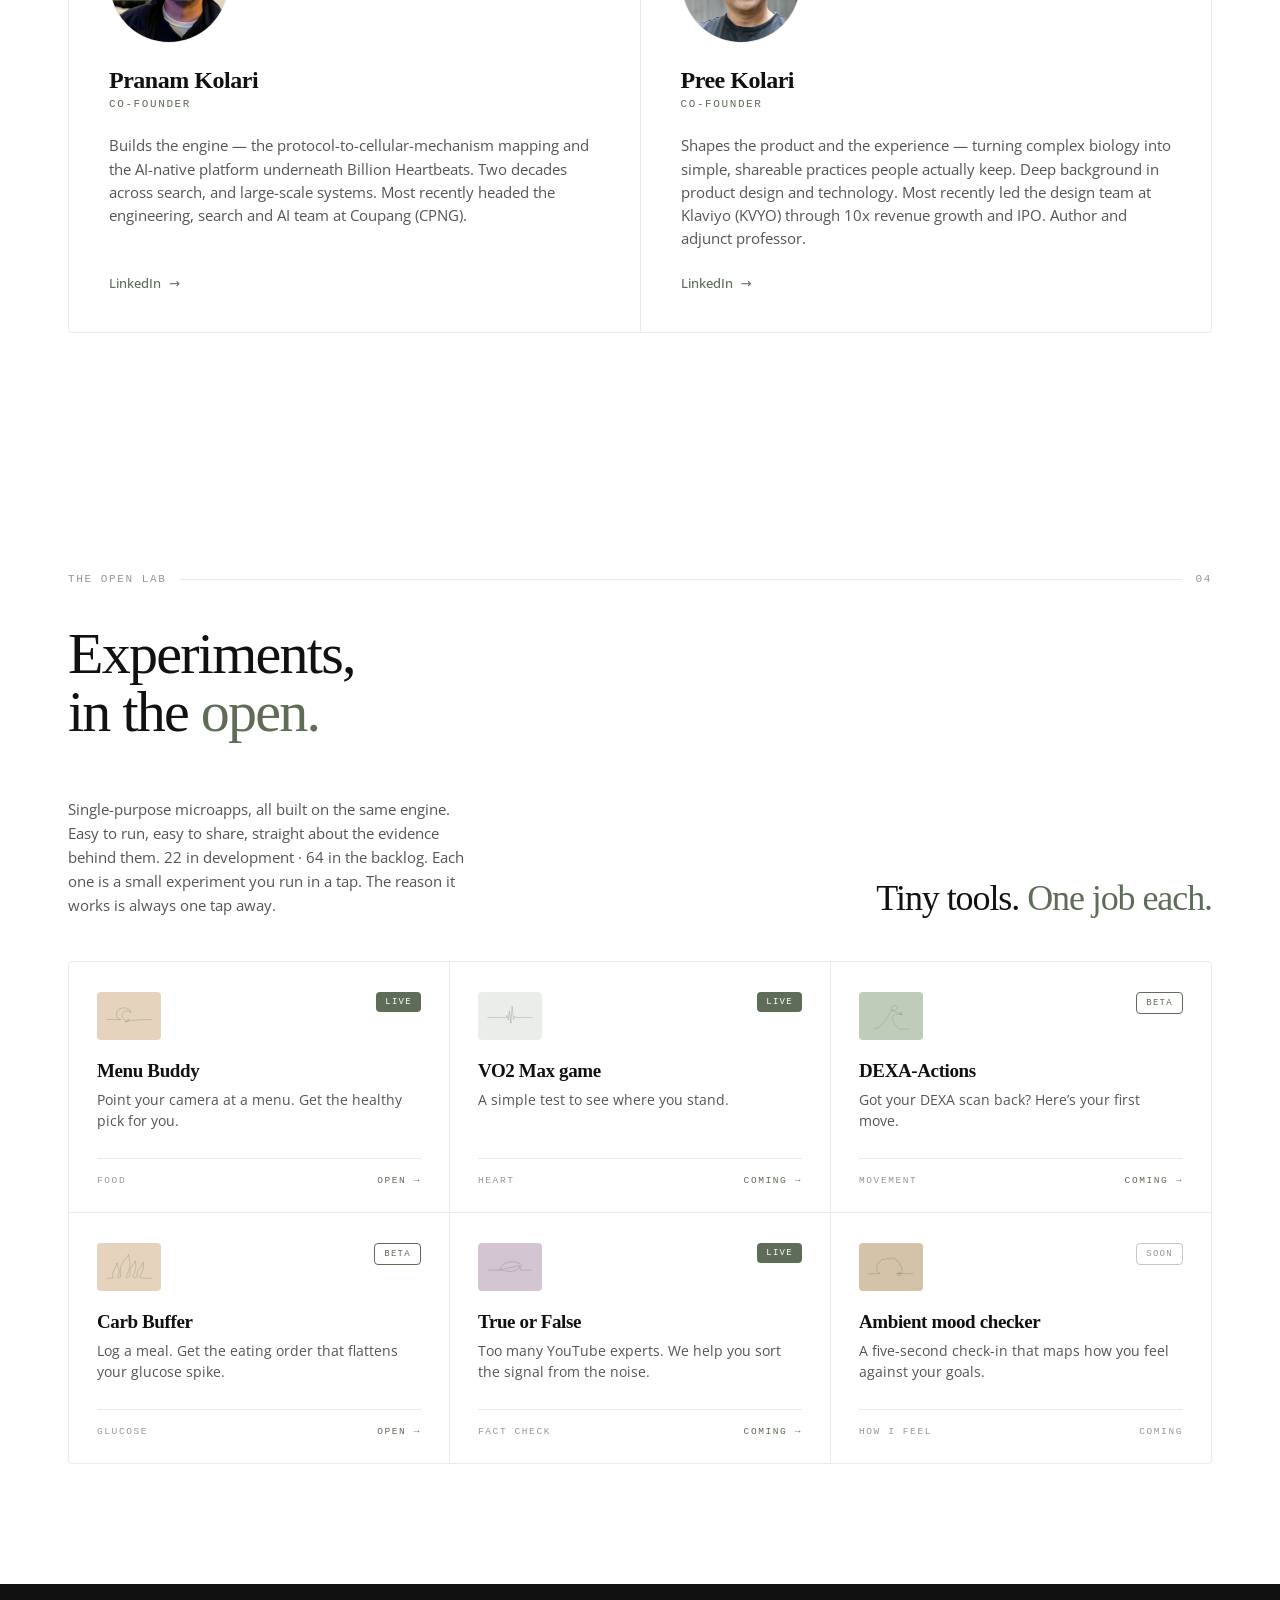
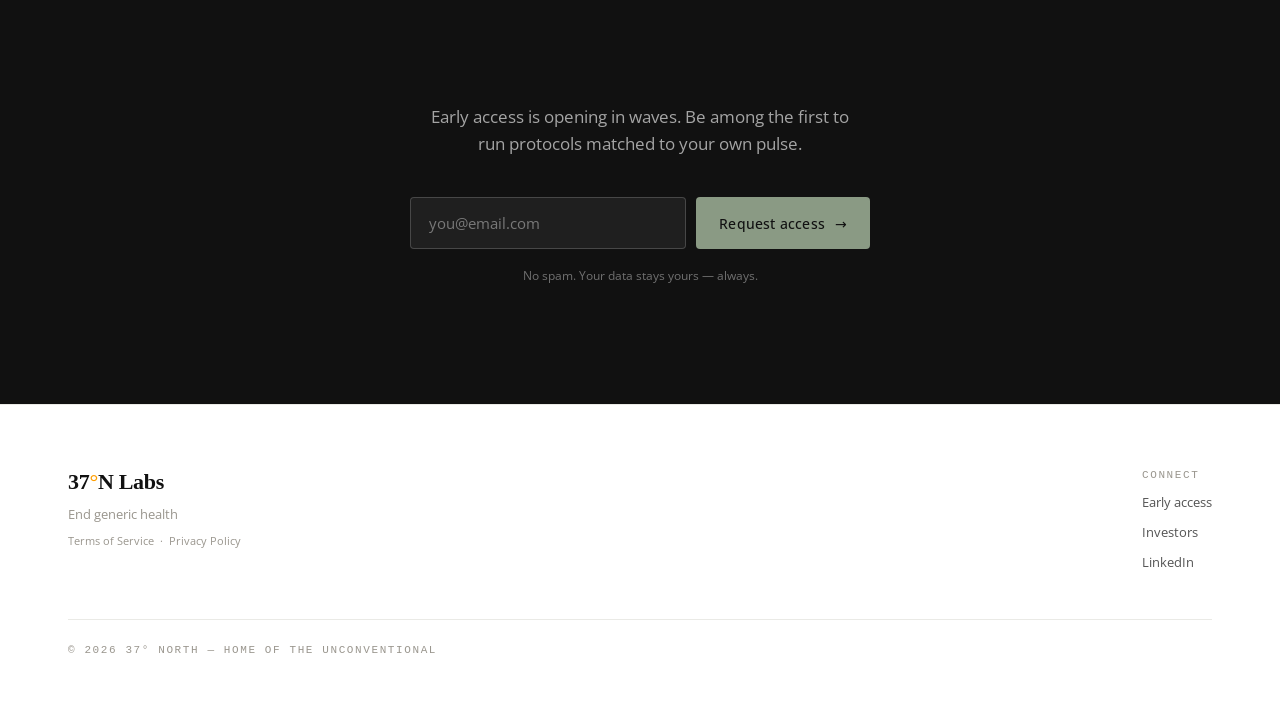
==== commit 0a39184c: "Update hero heading to 'personalized health for 8 billion people'" ====
--- a/index.html
+++ b/index.html
@@ -1147,9 +1147,7 @@
   <!-- ═══ HERO ═══ -->
   <header class="hero">
     <div class="wrap">
-      <h1>end
-        generic
-        health.</h1>
+      <h1>personalized health for 8 billion people.</h1>
     </div>
   </header>
 
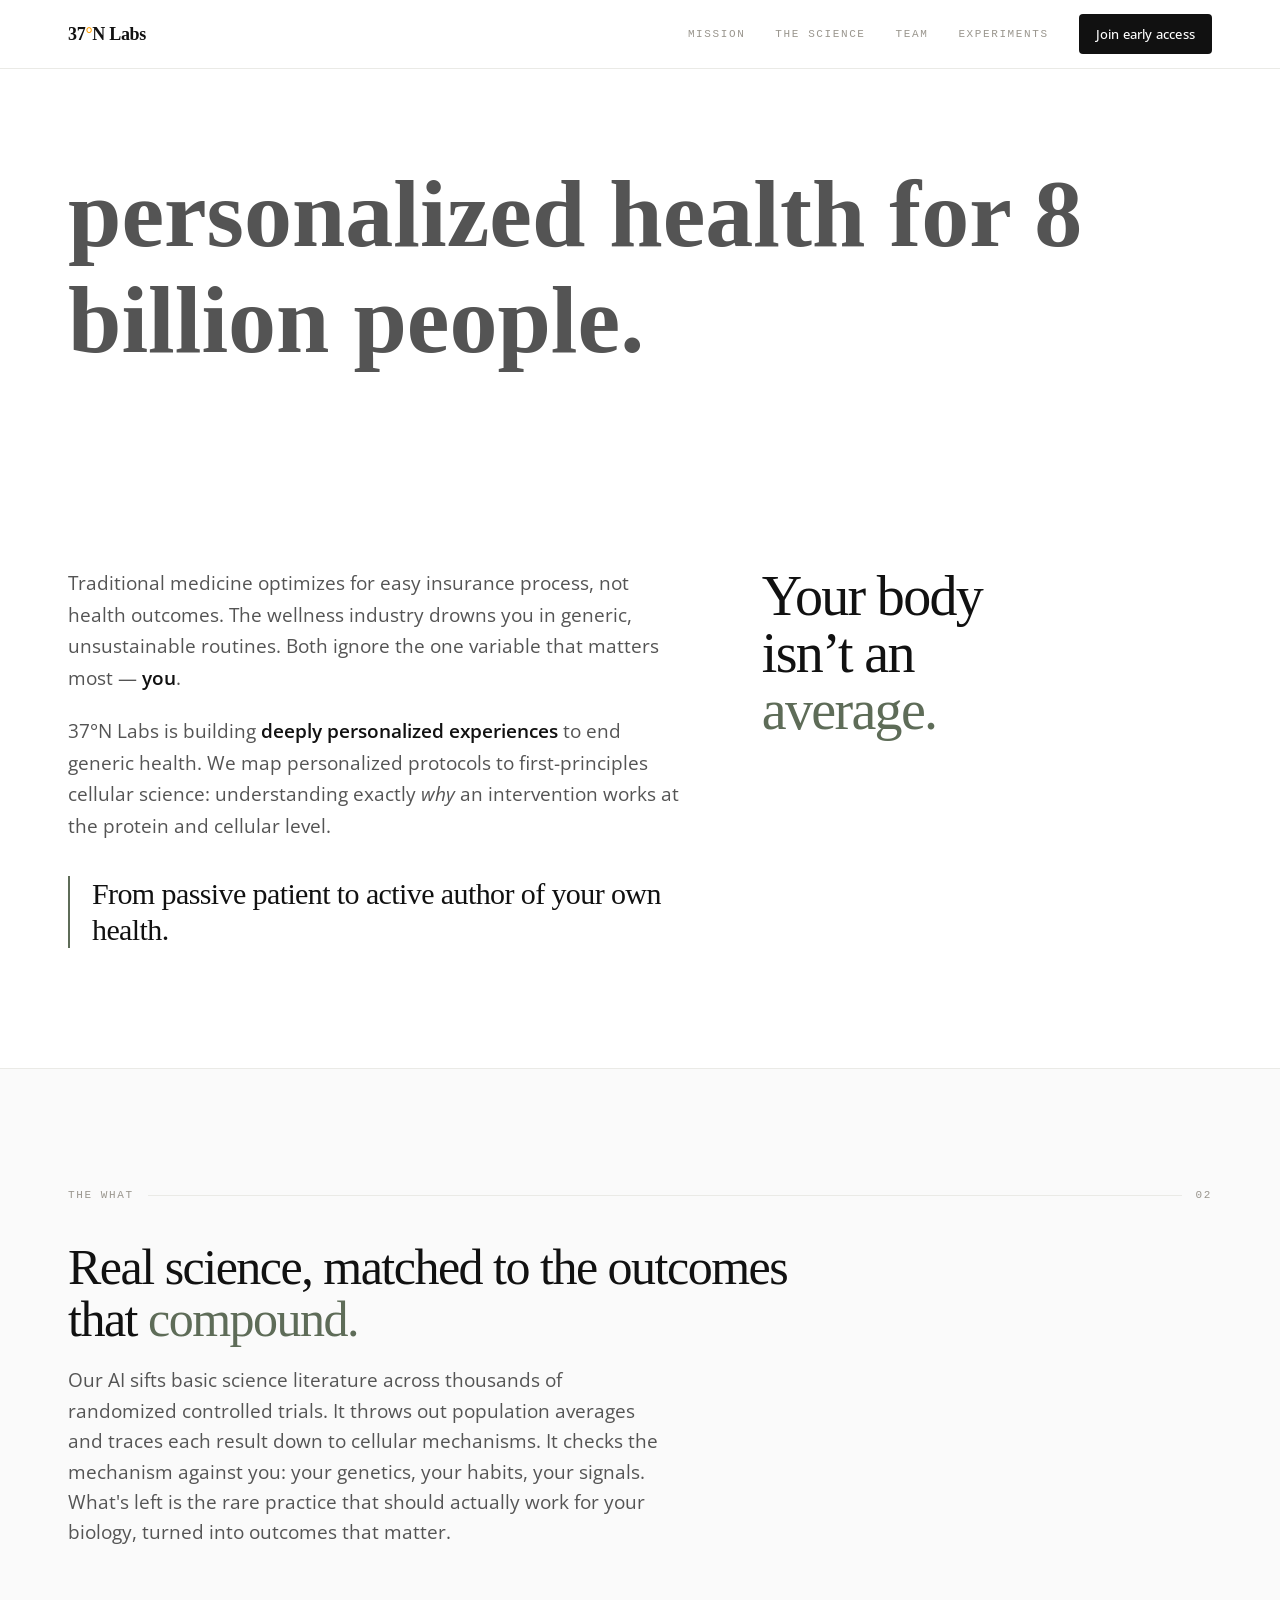
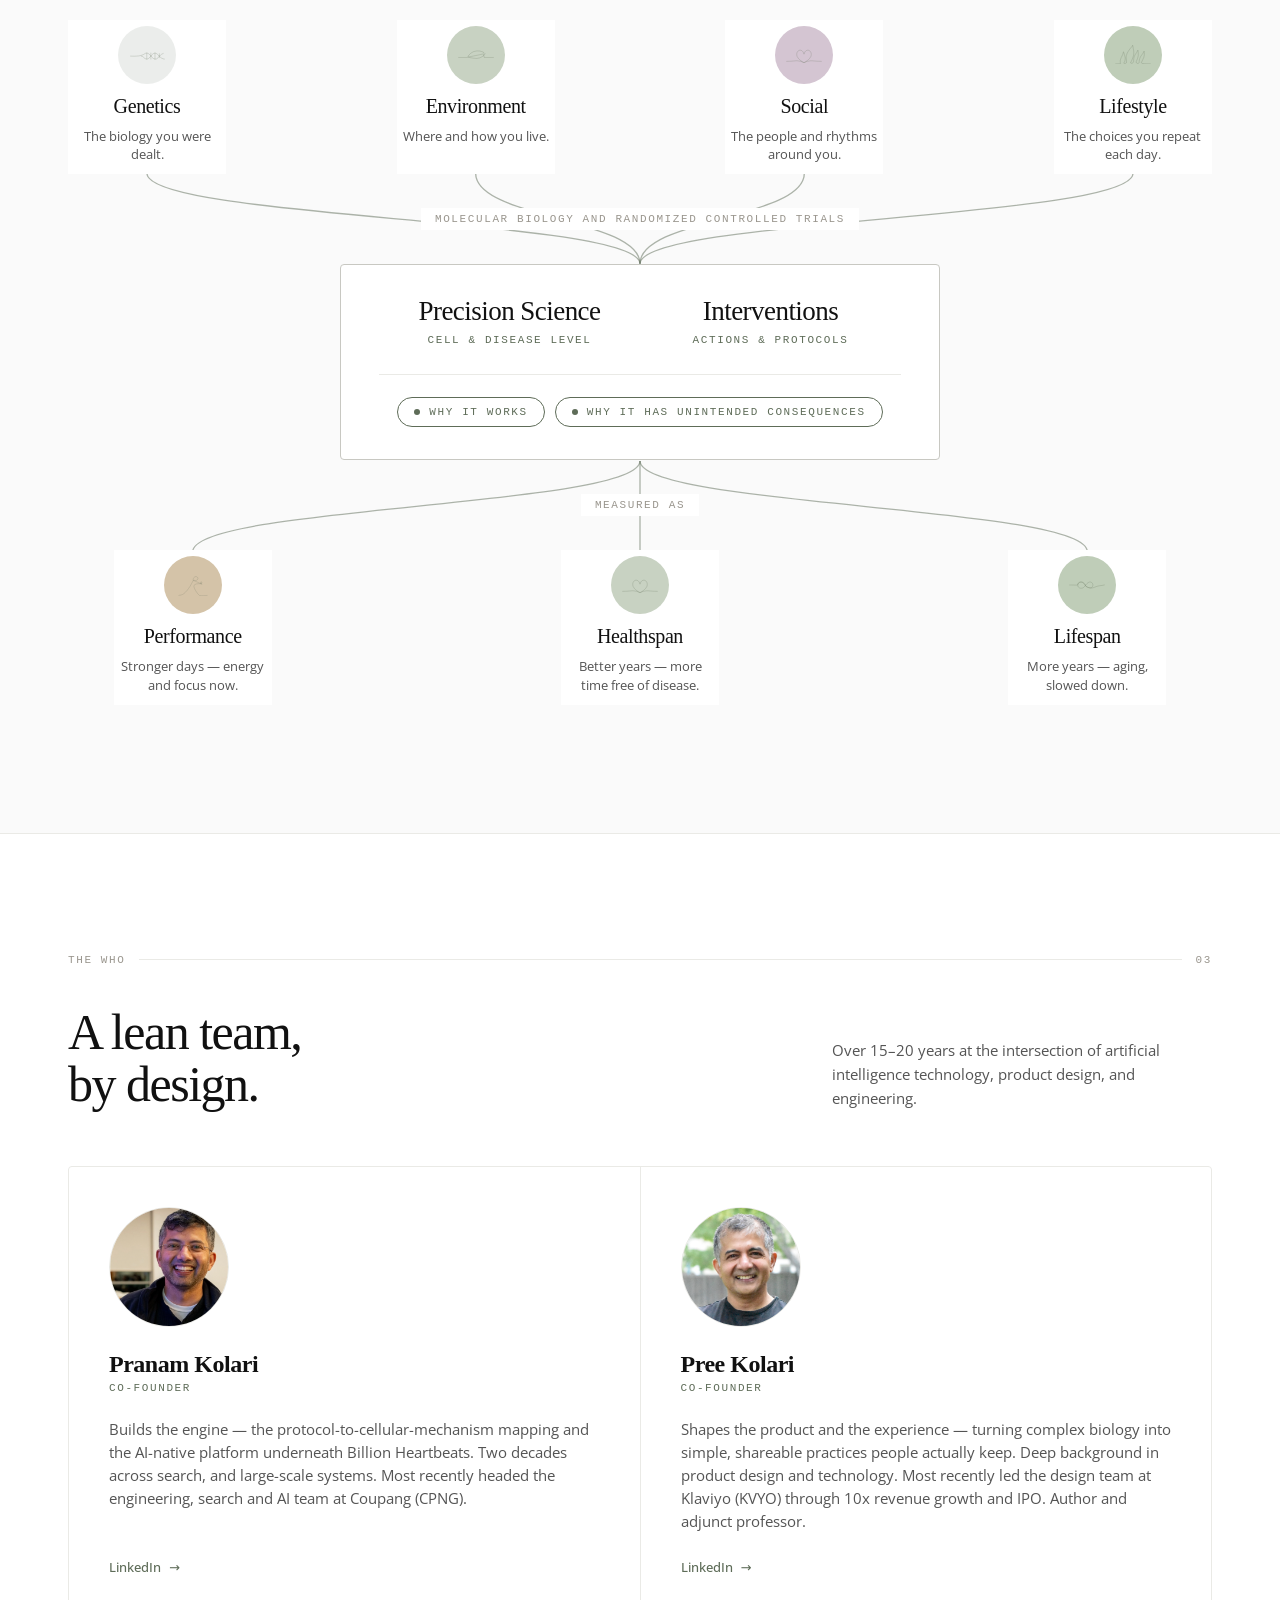
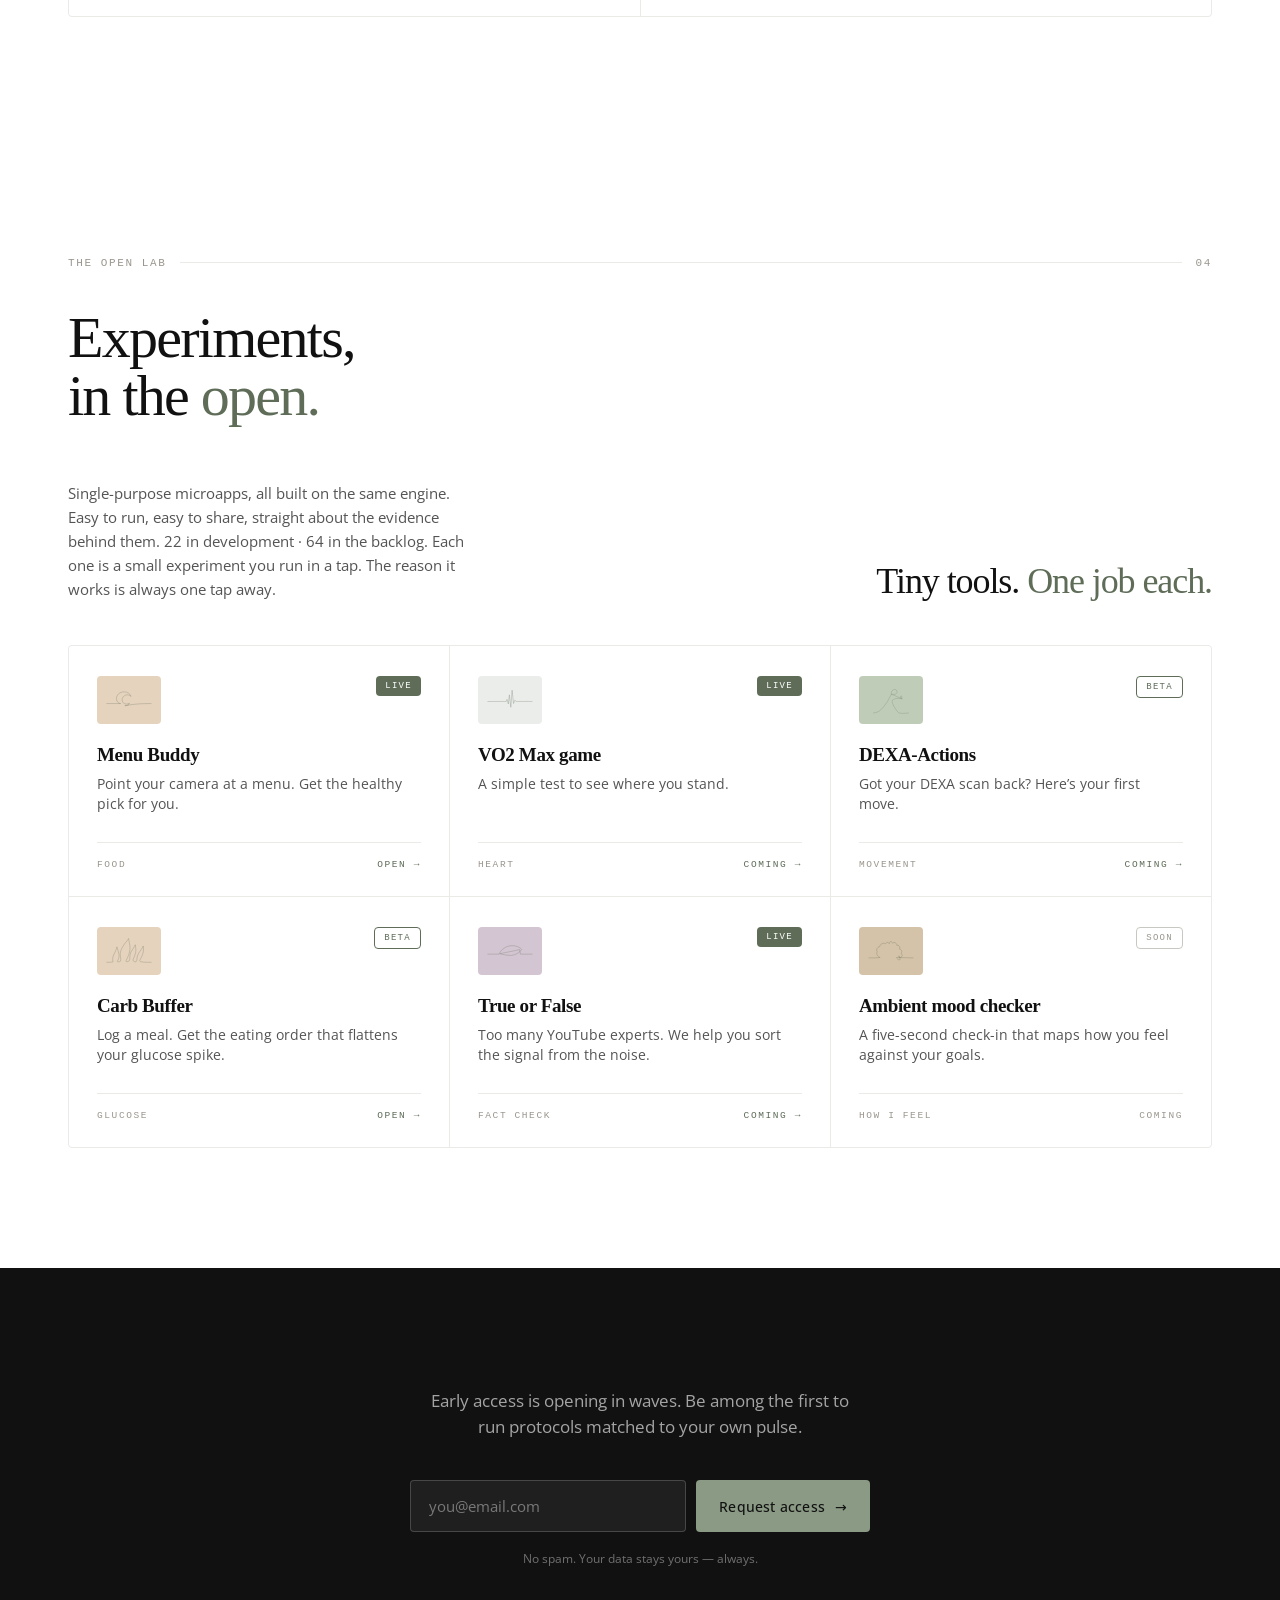
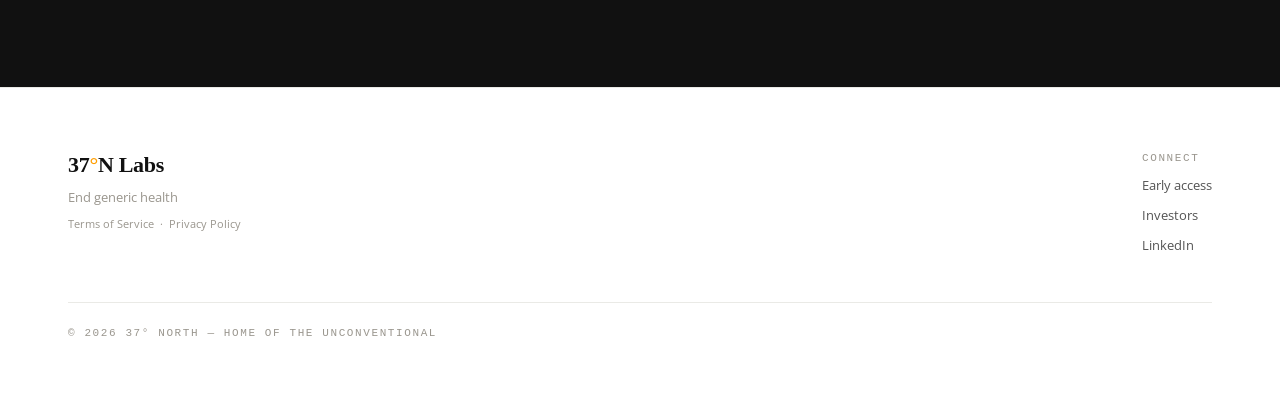
==== commit 15773521: "Reduce hero heading font-size to 60%" ====
--- a/index.html
+++ b/index.html
@@ -37,7 +37,7 @@
     .hero h1 {
       font-family: var(--font-display);
       font-weight: 550;
-      font-size: clamp(64px, 12.5vw, 168px);
+      font-size: clamp(38px, 7.5vw, 101px);
       line-height: 1.1;
       letter-spacing: 0.0em;
       margin: 0;
